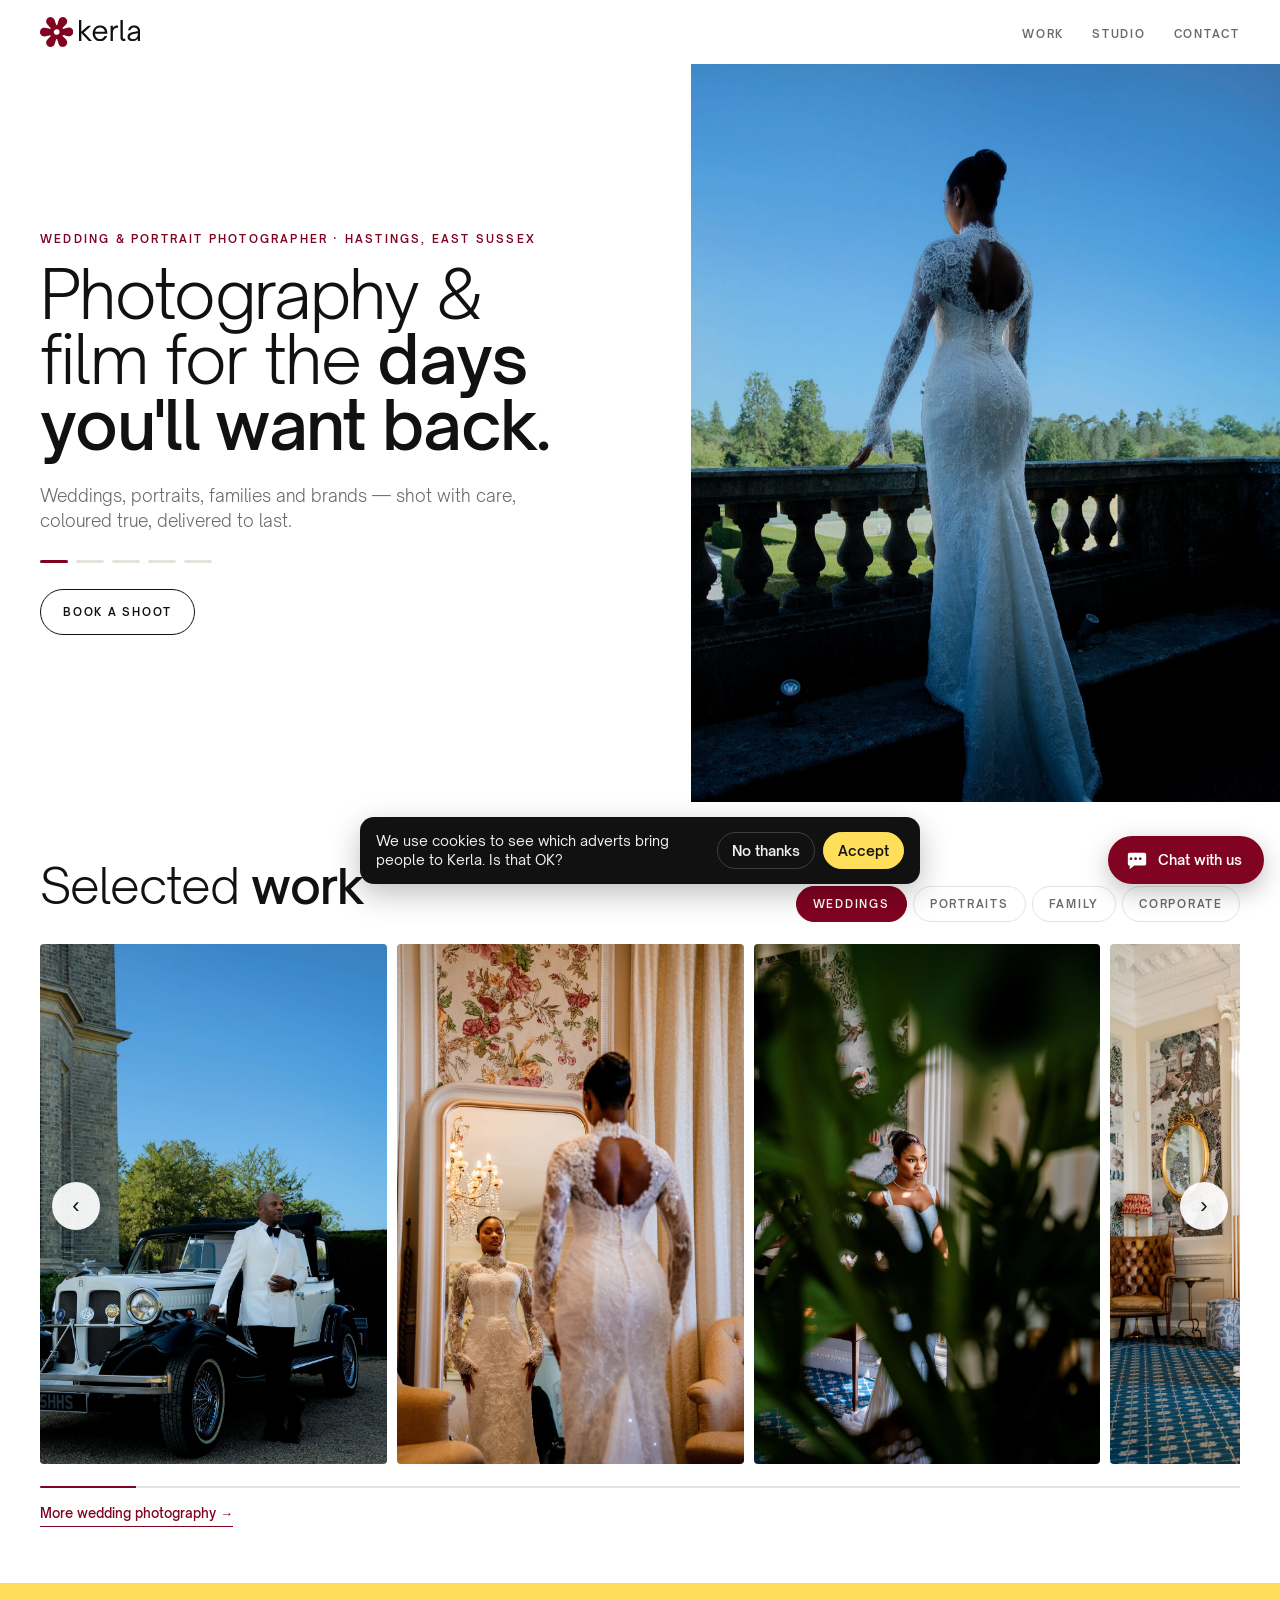
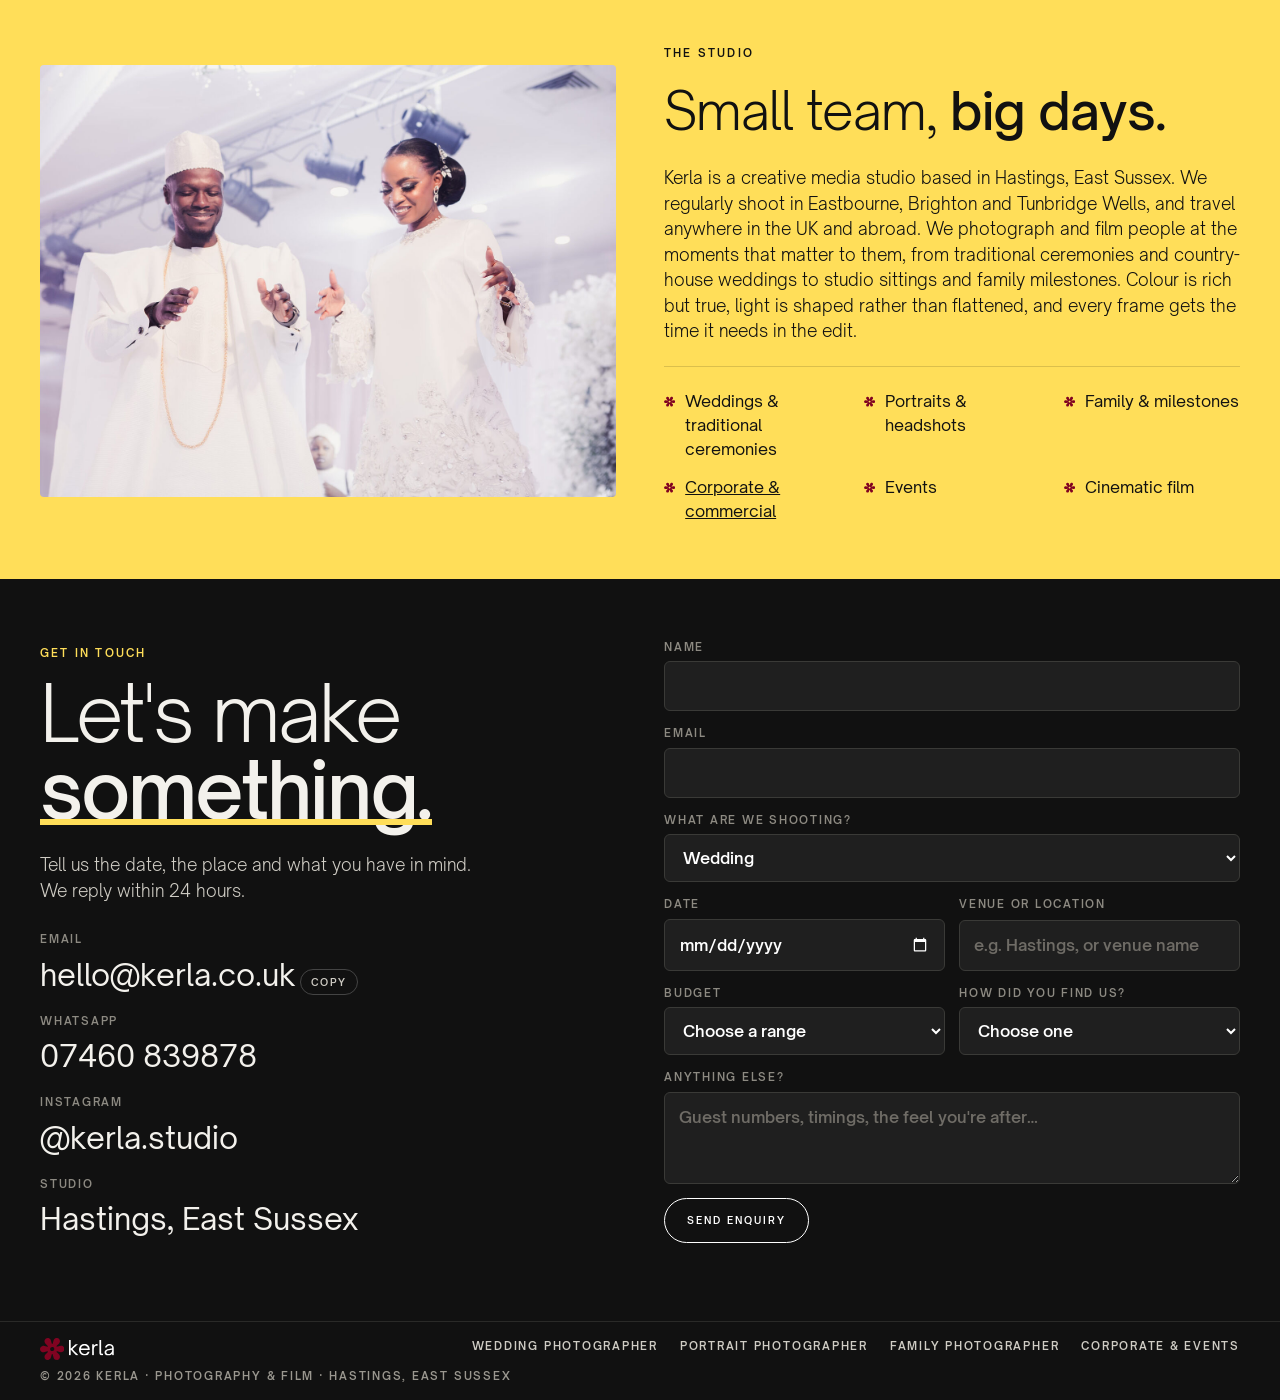
==== index.html @ fb542f28 "Corporate & events page, Corporate tab in work gallery, 10 edited corporate images, sitemap and foot" ====
<!doctype html>
<html lang="en-GB">
<head>
<meta charset="utf-8">
<script src="assets/track.js?v=3"></script>
<script src="assets/chat.js?v=3" defer></script>
<meta name="viewport" content="width=device-width,initial-scale=1,viewport-fit=cover">
<title>Wedding &amp; Portrait Photographer in Hastings, East Sussex | Kerla</title>
<meta name="description" content="Kerla is a photography and film studio in Hastings, East Sussex. Wedding, portrait, family and commercial photography and cinematic wedding films covering Hastings, Eastbourne, Brighton, Tunbridge Wells and anywhere in the UK.">
<meta name="google-site-verification" content="fnc44p0MYOz80opyDqP2B8yTTwTwwGmFZhKe9b2dTnM">
<link rel="canonical" href="https://kerla.co.uk/">
<link rel="icon" href="favicon.svg" type="image/svg+xml">
<meta property="og:type" content="website">
<meta property="og:title" content="Kerla — Wedding &amp; Portrait Photographer, Hastings">
<meta property="og:description" content="Photography &amp; film for the days you'll want back. Weddings, portraits, families and brands, East Sussex and beyond.">
<meta property="og:url" content="https://kerla.co.uk/">
<meta property="og:image" content="https://kerla.co.uk/img/hedsor-dsc02041.jpg">
<meta property="og:site_name" content="Kerla">
<meta property="og:locale" content="en_GB">
<meta name="twitter:card" content="summary_large_image">
<meta name="theme-color" content="#800321">
<link rel="stylesheet" href="assets/site.css?v=3">
<style>:root{padding-top:env(safe-area-inset-top,0px);padding-bottom:env(safe-area-inset-bottom,0px)}body{margin:0}img{max-width:100%}[hidden]{display:none!important}</style>
<script type="application/ld+json">{"@context": "https://schema.org", "@graph": [{"@type": ["ProfessionalService", "LocalBusiness"], "@id": "https://kerla.co.uk/#business", "name": "Kerla", "alternateName": "Kerla Studio", "description": "Creative media studio offering wedding, portrait, family, corporate and commercial photography and cinematic film.", "url": "https://kerla.co.uk/", "email": "hello@kerla.co.uk", "image": "https://kerla.co.uk/img/hedsor-dsc02041.jpg", "logo": "https://kerla.co.uk/favicon.svg", "address": {"@type": "PostalAddress", "addressLocality": "Hastings", "addressRegion": "East Sussex", "addressCountry": "GB"}, "areaServed": [{"@type": "City", "name": "Hastings"}, {"@type": "City", "name": "Eastbourne"}, {"@type": "City", "name": "Brighton"}, {"@type": "City", "name": "Tunbridge Wells"}, {"@type": "City", "name": "Bexhill-on-Sea"}, {"@type": "City", "name": "Rye"}, {"@type": "City", "name": "Battle"}, {"@type": "City", "name": "Lewes"}, {"@type": "AdministrativeArea", "name": "East Sussex"}, {"@type": "AdministrativeArea", "name": "Kent"}, {"@type": "Country", "name": "United Kingdom"}], "sameAs": ["https://instagram.com/kerla.studio"], "knowsAbout": ["Wedding photography", "Portrait photography", "Family photography", "Corporate photography", "Commercial photography", "Wedding videography", "Traditional Nigerian wedding photography"], "makesOffer": [{"@type": "Offer", "itemOffered": {"@type": "Service", "name": "Wedding photography and film", "url": "https://kerla.co.uk/wedding-photographer-hastings/"}}, {"@type": "Offer", "itemOffered": {"@type": "Service", "name": "Portrait photography", "url": "https://kerla.co.uk/portrait-photographer-hastings/"}}, {"@type": "Offer", "itemOffered": {"@type": "Service", "name": "Family photography", "url": "https://kerla.co.uk/family-photographer-hastings/"}}, {"@type": "Offer", "itemOffered": {"@type": "Service", "name": "Corporate and commercial photography", "url": "https://kerla.co.uk/corporate-photographer-hastings/"}}]}, {"@type": "WebSite", "@id": "https://kerla.co.uk/#website", "url": "https://kerla.co.uk/", "name": "Kerla", "inLanguage": "en-GB", "publisher": {"@id": "https://kerla.co.uk/#business"}}]}</script>
</head>
<body>
<svg width="0" height="0" style="position:absolute" aria-hidden="true">
  <symbol id="flower" viewBox="470 536 1456 1316"><path fill="currentColor" fill-rule="evenodd" d="M947.6,1844.0C963.2,1842.7 982.3,1839.0 994.5,1834.8C1049.1,1816.1 1091.0,1776.4 1112.0,1723.6C1113.6,1719.5 1127.6,1672.8 1143.0,1619.8C1175.8,1507.2 1175.1,1509.5 1179.1,1504.7C1186.6,1495.6 1201.0,1492.8 1211.6,1498.3C1217.4,1501.2 1220.7,1504.7 1223.3,1510.5C1224.2,1512.7 1238.3,1559.7 1254.4,1615.0C1270.6,1670.3 1285.7,1720.0 1287.9,1725.4C1306.8,1771.6 1344.5,1808.6 1391.8,1827.5C1433.2,1843.9 1481.9,1845.2 1522.9,1830.8C1615.3,1798.4 1668.3,1704.5 1647.4,1610.1C1641.1,1582.0 1627.3,1553.7 1609.2,1532.2C1605.9,1528.2 1570.6,1491.4 1530.8,1450.4C1478.0,1396.0 1457.7,1374.5 1455.7,1370.7C1449.7,1359.5 1453.0,1345.8 1463.5,1337.8C1469.1,1333.6 1476.7,1331.5 1482.7,1332.6C1484.8,1332.9 1530.8,1343.8 1585.0,1356.7C1639.2,1369.5 1688.9,1381.0 1695.5,1382.1C1706.0,1383.9 1710.3,1384.1 1729.5,1383.7C1753.4,1383.1 1762.0,1382.0 1778.5,1376.9C1842.9,1357.2 1892.4,1306.7 1908.9,1243.8C1912.8,1228.9 1913.9,1222.5 1914.9,1207.8C1917.7,1168.8 1907.6,1128.1 1887.2,1095.2C1869.2,1066.2 1841.3,1041.2 1810.8,1026.5C1782.9,1013.1 1747.4,1005.6 1720.4,1007.3C1701.5,1008.6 1686.9,1011.8 1585.9,1037.1C1526.5,1052.0 1480.5,1063.0 1477.9,1063.0C1472.5,1063.0 1465.6,1060.0 1461.2,1055.7C1452.1,1047.0 1450.5,1032.7 1457.4,1022.4C1458.6,1020.7 1473.5,1004.7 1490.5,986.9C1606.0,866.1 1607.3,864.7 1617.7,850.2C1635.0,826.1 1647.4,794.4 1650.9,765.5C1652.3,754.1 1652.3,731.0 1651.0,720.0C1644.6,668.6 1618.5,622.8 1578.6,592.8C1525.2,552.7 1456.4,543.3 1395.0,567.7C1379.1,574.0 1373.4,577.0 1359.0,586.5C1327.5,607.4 1303.6,636.0 1289.1,670.0C1286.8,675.5 1272.5,722.8 1255.2,782.0C1238.7,838.4 1224.5,886.1 1223.8,888.0C1218.8,900.0 1204.6,906.3 1191.5,902.6C1187.2,901.3 1184.6,899.7 1181.1,896.2C1175.4,890.5 1178.8,901.0 1143.6,780.4C1128.5,728.7 1114.8,683.0 1113.2,678.9C1104.9,658.3 1096.8,644.1 1084.0,628.1C1056.6,593.9 1018.7,571.1 974.1,561.9C899.4,546.7 821.9,578.8 778.6,643.0C765.7,662.1 754.7,688.8 749.8,713.0C747.8,723.1 747.5,727.4 747.5,748.0C747.5,768.6 747.8,772.9 749.8,783.0C756.2,814.6 771.1,845.8 790.3,868.0C793.9,872.1 829.3,909.0 869.0,950.0C946.7,1030.1 946.0,1029.3 946.0,1039.6C946.0,1055.2 932.4,1068.4 918.1,1066.7C915.6,1066.4 870.5,1055.9 818.0,1043.5C694.8,1014.3 703.1,1016.0 677.9,1015.3C659.7,1014.8 655.8,1015.0 643.9,1017.0C582.0,1027.2 529.8,1065.9 502.5,1121.7C481.1,1165.3 477.4,1215.8 492.2,1261.9C500.9,1289.0 515.3,1313.0 535.4,1333.8C580.0,1379.9 643.4,1400.0 706.5,1388.0C712.5,1386.8 762.2,1374.7 816.7,1360.9C883.8,1344.1 917.7,1336.0 921.2,1336.0C931.2,1336.0 940.9,1343.2 944.7,1353.3C945.3,1355.1 945.9,1359.3 945.9,1362.6C946.0,1367.5 945.4,1369.8 943.2,1373.9C941.4,1377.4 918.5,1402.0 869.6,1453.1C830.6,1493.9 796.0,1530.3 792.7,1534.0C782.6,1545.5 774.3,1557.9 767.0,1572.5C758.8,1589.1 753.9,1602.8 750.2,1619.9C747.7,1631.7 747.5,1634.1 747.6,1657.0C747.6,1679.7 747.8,1682.4 750.3,1694.1C755.3,1717.8 761.6,1733.8 773.8,1754.4C804.1,1805.3 859.3,1839.3 919.0,1844.0C933.3,1845.1 933.7,1845.1 947.6,1844.0Z M1174.1,1318.9C1126.1,1308.8 1089.4,1271.9 1079.6,1223.7C1073.2,1192.7 1080.1,1159.0 1098.3,1132.0C1109.0,1116.1 1127.8,1099.7 1145.3,1090.9C1191.2,1067.7 1249.1,1076.5 1284.9,1112.1C1306.7,1133.8 1318.1,1157.7 1321.2,1187.8C1322.5,1201.5 1321.3,1215.6 1317.4,1230.0C1305.1,1276.1 1265.7,1311.9 1219.0,1319.5C1205.7,1321.6 1185.9,1321.4 1174.1,1318.9Z"/></symbol>
  <symbol id="lockup-flower" viewBox="426 549 778 701"><path fill="currentColor" fill-rule="evenodd" d="M656.2,1249.4C612.9,1242.4 579.5,1210.0 571.4,1167.3C569.2,1155.2 569.9,1133.8 573.0,1122.5C575.7,1112.6 581.4,1100.2 587.5,1091.1C590.2,1087.0 609.2,1066.4 633.2,1041.3C655.7,1017.8 675.0,997.1 676.1,995.5C681.3,987.2 674.4,974.0 664.8,974.0C663.3,974.0 636.0,980.6 604.3,988.8L546.5,1003.5L528.0,1003.4C510.8,1003.4 508.9,1003.2 500.5,1000.6C470.7,991.6 448.2,972.2 435.4,944.6C423.5,918.6 423.5,886.3 435.5,860.3C449.2,830.6 474.7,810.0 507.9,801.8C514.6,800.1 519.5,799.7 530.0,799.7L543.5,799.7L603.3,813.9C646.9,824.3 664.1,828.0 666.5,827.6C675.7,825.8 681.0,814.3 676.1,806.5C675.1,804.9 656.3,785.0 634.5,762.5C612.6,740.0 592.5,718.6 589.8,715.0C583.4,706.6 575.7,690.8 572.8,680.0C570.8,672.6 570.5,669.2 570.6,654.0C570.6,634.5 571.9,628.0 578.4,613.0C596.3,571.7 643.3,545.6 687.5,552.4C725.4,558.2 755.1,581.7 768.5,616.4C770.4,621.4 778.8,648.9 787.1,677.5C795.4,706.1 802.9,730.8 803.7,732.3C808.1,740.9 822.8,741.1 827.9,732.6C828.9,730.9 836.6,705.9 845.0,677.0C860.9,622.3 863.6,613.8 867.8,605.5C875.3,590.4 891.2,573.4 905.7,564.8C926.2,552.6 948.3,547.6 970.4,549.9C1024.8,555.8 1064.3,601.8 1061.7,656.0C1061.4,662.3 1060.2,671.3 1059.0,676.0C1056.6,686.0 1048.0,704.0 1041.6,712.4C1039.2,715.6 1020.8,735.3 1000.8,756.2C952.4,806.9 954.0,805.1 954.0,810.6C954.0,817.9 957.8,823.3 964.1,825.0C967.5,825.9 974.1,824.5 1025.7,811.6C1057.5,803.6 1087.7,796.6 1092.8,796.0C1126.4,791.9 1163.3,807.6 1183.8,834.9C1215.5,876.9 1211.2,934.7 1173.9,970.5C1159.3,984.5 1144.7,992.6 1125.2,997.6C1116.4,999.9 1114.1,1000.1 1099.5,999.7L1083.5,999.3L1026.1,985.6C983.5,975.4 967.8,972.0 965.2,972.5C960.5,973.4 955.1,978.6 954.0,983.3C952.3,991.1 952.5,991.3 996.3,1036.7C1019.0,1060.1 1039.4,1081.8 1041.7,1084.9C1060.8,1110.0 1066.8,1145.1 1057.4,1175.4C1045.9,1212.1 1016.1,1238.9 977.5,1247.2C974.2,1247.9 965.5,1248.4 958.0,1248.4C946.8,1248.3 942.7,1247.9 934.0,1245.7C901.6,1237.5 875.6,1215.0 863.7,1185.0C862.3,1181.4 853.9,1153.9 845.1,1123.7C836.3,1093.6 828.3,1067.9 827.5,1066.6C822.3,1058.8 807.8,1059.6 803.5,1068.0C802.7,1069.6 794.6,1096.4 785.4,1127.6C768.3,1186.2 765.9,1192.9 757.0,1206.0C742.4,1227.5 717.8,1243.5 691.1,1248.9C681.8,1250.8 666.2,1251.1 656.2,1249.4Z M830.9,964.0C855.8,958.0 874.7,939.2 880.5,914.6C882.4,906.8 882.4,892.2 880.5,884.5C875.4,862.9 858.7,844.6 837.3,837.4C814.9,829.7 788.4,835.3 771.3,851.3C756.8,864.9 749.7,880.9 749.7,900.0C749.6,911.2 751.1,918.0 755.5,927.5C769.0,956.7 799.5,971.5 830.9,964.0Z"/></symbol>
  <symbol id="lockup-text" viewBox="1361 625 1429 494"><path fill="currentColor" fill-rule="evenodd" d="M1829.1,1118.9C1804.2,1116.0 1777.4,1105.9 1755.0,1090.9C1738.7,1080.0 1720.0,1060.3 1708.3,1041.5C1702.9,1033.0 1694.2,1014.0 1690.6,1002.8C1683.6,981.6 1680.9,962.8 1680.8,936.0C1680.7,915.4 1682.1,903.3 1687.1,883.5C1696.8,844.8 1719.5,809.0 1748.5,786.5C1770.8,769.3 1797.8,758.3 1827.5,754.4C1844.8,752.1 1872.1,753.0 1888.5,756.4C1941.1,767.4 1981.3,797.4 2003.8,842.5C2016.2,867.4 2021.5,891.2 2022.7,927.2L2023.3,947.0L1878.7,947.0L1734.0,947.0L1734.6,951.8C1739.5,991.8 1759.9,1029.2 1788.7,1051.0C1820.4,1075.0 1866.7,1078.7 1904.0,1060.0C1924.9,1049.5 1944.7,1029.0 1954.7,1007.3L1958.1,1000.0L1987.1,1000.0L2016.1,1000.0L2015.5,1002.2C2012.2,1013.2 2002.7,1033.1 1995.8,1043.8C1967.0,1087.9 1925.9,1113.4 1874.8,1119.0C1863.6,1120.2 1839.8,1120.1 1829.1,1118.9Z M2584.5,1118.4C2556.4,1114.0 2536.3,1104.5 2519.7,1087.7C2495.7,1063.2 2487.5,1019.1 2500.5,984.4C2509.9,959.3 2533.3,938.6 2567.4,925.0C2581.9,919.3 2605.1,913.9 2670.0,901.4C2706.0,894.5 2735.8,888.5 2736.2,888.1C2737.4,887.0 2735.2,867.2 2733.0,858.4C2723.8,822.5 2692.5,801.0 2649.4,801.0C2620.3,801.0 2595.4,811.7 2578.9,831.3C2572.5,838.9 2565.5,852.0 2563.7,859.8L2562.5,865.0L2535.3,865.0C2512.6,865.0 2508.0,864.8 2508.0,863.6C2508.0,860.1 2513.4,842.2 2516.9,834.1C2531.7,799.7 2558.4,775.1 2595.1,762.1C2643.9,744.7 2707.0,752.6 2743.8,780.7C2767.3,798.6 2781.5,824.0 2788.1,860.0L2790.4,872.5L2790.8,993.2L2791.1,1114.0L2764.1,1114.0L2737.0,1114.0L2736.8,1086.3L2736.5,1058.7L2729.2,1067.8C2713.9,1087.0 2693.1,1102.4 2671.5,1110.5C2662.1,1114.1 2646.5,1117.6 2634.8,1118.9C2621.6,1120.4 2595.5,1120.1 2584.5,1118.4Z M1361.0,869.5L1361.0,625.0L1388.0,625.0L1415.0,625.0L1415.0,762.6C1415.0,848.3 1415.4,900.0 1415.9,899.8C1416.5,899.6 1442.7,876.1 1474.2,847.4C1505.7,818.7 1540.5,787.1 1551.5,777.2L1571.5,759.0L1608.8,759.0C1629.4,759.0 1646.0,759.4 1645.8,759.8C1645.7,760.3 1617.4,785.8 1583.0,816.6C1488.6,901.0 1474.0,914.3 1474.0,915.1C1474.0,915.5 1484.7,927.0 1497.8,940.7C1510.8,954.3 1550.0,995.5 1584.9,1032.0C1619.8,1068.6 1651.7,1102.0 1655.9,1106.2L1663.5,1114.0L1626.0,1113.9L1588.5,1113.9L1546.0,1068.3C1522.6,1043.2 1483.7,1001.5 1459.5,975.6L1415.5,928.6L1415.2,1021.3L1415.0,1114.0L1388.0,1114.0L1361.0,1114.0L1361.0,869.5Z M2099.0,936.5L2099.0,759.0L2126.0,759.0L2153.0,759.0L2153.0,783.0L2153.0,806.9L2165.2,794.7C2186.8,773.0 2207.7,761.4 2235.0,755.9C2240.2,754.9 2250.7,753.7 2258.2,753.3L2272.0,752.7L2272.0,779.8L2272.0,807.0L2259.8,807.0C2245.2,807.0 2229.2,809.0 2219.5,812.1C2190.5,821.1 2169.4,843.6 2159.6,876.0C2153.5,896.3 2153.6,893.7 2153.3,1008.8L2152.9,1114.0L2126.0,1114.0L2099.0,1114.0L2099.0,936.5Z M2399.0,1113.3C2376.9,1111.2 2363.3,1106.1 2352.1,1095.6C2342.5,1086.5 2336.7,1075.0 2332.7,1057.1C2330.6,1047.5 2330.6,1047.3 2330.3,836.2L2330.0,625.0L2357.5,625.0L2385.0,625.0L2385.2,832.8C2385.5,1036.6 2385.5,1040.6 2387.5,1046.0C2388.8,1049.6 2391.1,1053.1 2394.1,1056.2C2400.9,1063.0 2408.0,1065.0 2428.2,1065.7L2444.0,1066.3L2444.0,1090.1L2444.0,1114.0L2423.2,1113.8C2411.8,1113.8 2400.9,1113.5 2399.0,1113.3Z M2638.5,1070.5C2651.5,1068.4 2661.2,1065.5 2670.4,1060.9C2705.6,1043.3 2725.7,1017.0 2733.4,978.5C2735.7,967.0 2737.0,954.0 2737.0,942.7C2737.0,933.8 2736.8,932.9 2735.2,933.4C2734.3,933.7 2706.1,939.3 2672.5,946.0C2630.0,954.4 2607.7,959.2 2599.0,962.0C2564.8,973.0 2549.0,990.7 2549.0,1018.3C2549.0,1042.0 2563.3,1060.1 2588.5,1068.4C2599.8,1072.1 2623.0,1073.1 2638.5,1070.5Z M1963.7,892.2C1960.4,852.8 1929.2,817.4 1887.5,805.6C1873.8,801.8 1863.6,800.7 1847.1,801.3C1823.3,802.2 1806.2,807.4 1788.0,819.5C1763.8,835.5 1747.2,861.2 1740.6,892.8L1739.2,899.0L1851.8,899.0L1964.3,899.0L1963.7,892.2Z"/></symbol>
</svg>

<header class="nav">
  <div class="wrap">
    <a class="wordmark" href="#top" aria-label="Kerla home"><span class="mark"><svg class="lk-flower" aria-hidden="true"><use href="#lockup-flower"/></svg><svg class="lk-text" role="img" aria-label="kerla"><use href="#lockup-text"/></svg></span></a>
    <ul>
      <li><a href="#work">Work</a></li>
      <li><a href="#studio">Studio</a></li>
      <li><a href="#contact">Contact</a></li>
    </ul>
  </div>
</header>

<main id="top">
<section class="hero" id="hero" aria-roledescription="carousel" aria-label="Featured work">
  <div class="hero-media">
  <div class="slide on"><img src="img/hedsor-dsc02041.jpg" alt="A bride on a stone balcony at dusk, Hedsor House" fetchpriority="high"></div>
  <div class="slide"><img src="img/portrait-dsc06767.jpg" alt="Studio portrait in denim beside a vintage television" loading="lazy"></div>
  <div class="slide"><img src="img/wedding-7i9a2895.jpg" alt="A couple in white agbada and gele walking through a flower-filled hall" loading="lazy"></div>
  <div class="slide"><img src="img/family-dsc06113.jpg" alt="A toddler laughing over his father's shoulder" loading="lazy"></div>
  <div class="slide"><img src="img/wadhurst-dsc03686.jpg" alt="A couple in lilac aso-oke by a stone chapel tower, Wadhurst" loading="lazy"></div>
  </div>
  <div class="wrap">
    <h1 class="label rise" style="--d:.2s">Wedding &amp; portrait photographer · Hastings, East Sussex</h1>
    <p class="tagline rise" style="--d:.35s" role="heading" aria-level="2">Photography &amp; film for the <b>days you'll want back.</b></p>
    <div class="hero-row rise" style="--d:.55s">
      <p>Weddings, portraits, families and brands — shot with care, coloured true, delivered to last.</p>
      <div class="dots" id="dots" aria-label="Choose slide"></div>
      <a class="btn" href="#contact">Book a shoot</a>
    </div>
  </div>
</section>

<section class="work" id="work">
  <div class="wrap">
    <div class="work-head reveal">
      <h2>Selected <b>work</b></h2>
      <div class="tabs" role="tablist" aria-label="Work categories">
        <button role="tab" data-set="wedding" aria-selected="true">Weddings</button>
        <button role="tab" data-set="portrait" aria-selected="false">Portraits</button>
        <button role="tab" data-set="family" aria-selected="false">Family</button>
        <button role="tab" data-set="corporate" aria-selected="false">Corporate</button>
      </div>
    </div>
    <div class="strip">
      <div class="track" id="track" tabindex="0" aria-live="polite"></div>
      <div class="arrows"><button type="button" id="prev" aria-label="Previous">‹</button><button type="button" id="next" aria-label="Next">›</button></div>
    </div>
    <div class="progress" aria-hidden="true"><i id="bar"></i></div>
    <a class="more" id="more" href="wedding-photographer-hastings/">More wedding photography →</a>
  </div>
</section>

<section class="studio reveal" id="studio">
  <div class="wrap">
    <div class="photo"><img src="img/wedding-7i9a3069.jpg" alt="The couple in white, dancing beneath a canopy of flowers at their wedding" loading="lazy"></div>
    <div class="reveal" style="transition-delay:.1s">
      <span class="label">The studio</span>
      <h2>Small team, <b class="ul">big days.</b></h2>
      <p>Kerla is a creative media studio based in Hastings, East Sussex. We regularly shoot in Eastbourne, Brighton and Tunbridge Wells, and travel anywhere in the UK and abroad. We photograph and film people at the moments that matter to them, from traditional ceremonies and country-house weddings to studio sittings and family milestones. Colour is rich but true, light is shaped rather than flattened, and every frame gets the time it needs in the edit.</p>
      <ul class="services reveal">
        <li><svg class="flower"><use href="#flower"/></svg>Weddings &amp; traditional ceremonies</li>
        <li><svg class="flower"><use href="#flower"/></svg>Portraits &amp; headshots</li>
        <li><svg class="flower"><use href="#flower"/></svg>Family &amp; milestones</li>
        <li><svg class="flower"><use href="#flower"/></svg><a href="corporate-photographer-hastings/" style="color:inherit">Corporate &amp; commercial</a></li>
        <li><svg class="flower"><use href="#flower"/></svg>Events</li>
        <li><svg class="flower"><use href="#flower"/></svg>Cinematic film</li>
      </ul>
    </div>
  </div>
</section>

<section class="contact" id="contact">
  <div class="wrap">
    <div class="reveal">
      <span class="label">Get in touch</span>
      <h2>Let's make <b class="ul">something.</b></h2>
      <p>Tell us the date, the place and what you have in mind. We reply within 24 hours.</p>
      <div class="links">
        <div><small>Email</small><a href="mailto:hello@kerla.co.uk" id="email">hello@kerla.co.uk</a> <button class="copy" type="button" data-copy="email">Copy</button></div>
        <div><small>WhatsApp</small><a href="https://wa.me/447460839878" target="_blank" rel="noopener">07460 839878</a></div>
        <div><small>Instagram</small><a href="https://instagram.com/kerla.studio" target="_blank" rel="noopener">@kerla.studio</a></div>
        <div><small>Studio</small><span>Hastings, East Sussex</span></div>
      </div>
    </div>
    <div>
      <form id="enquiry" class="reveal" style="transition-delay:.15s" novalidate>
        <label>Name <input id="f-name" name="name" type="text" autocomplete="name" required></label>
        <label>Email <input id="f-email" name="email" type="email" autocomplete="email" required></label>
        <label>What are we shooting?
          <select id="f-type" name="type"><option>Wedding</option><option>Portrait session</option><option>Family or milestone</option><option>Corporate or commercial</option><option>Event</option><option>Film</option><option>Something else</option></select>
        </label>
        <div class="row2">
          <label>Date <input id="f-date" name="date" type="date" min="2026-01-01"></label>
          <label>Venue or location <input id="f-venue" name="venue" type="text" autocomplete="off" placeholder="e.g. Hastings, or venue name"></label>
        </div>
        <div class="row2">
          <label>Budget
            <select id="f-budget" name="budget"><option value="">Choose a range</option><option>Under £500</option><option>£500–£1,000</option><option>£1,000–£1,750</option><option>£1,750–£2,750</option><option>£2,750+</option><option>Not sure yet</option></select>
          </label>
          <label>How did you find us?
            <select id="f-found" name="found"><option value="">Choose one</option><option>Google search</option><option>Google Maps</option><option>Instagram</option><option>A venue or supplier</option><option>Friend, family or past client</option><option>Wedding directory</option><option>Other</option></select>
          </label>
        </div>
        <label>Anything else? <textarea id="f-msg" name="message" placeholder="Guest numbers, timings, the feel you're after…"></textarea></label>
        <input type="text" name="_honey" tabindex="-1" autocomplete="off" aria-hidden="true" style="position:absolute;left:-9999px;width:1px;height:1px;opacity:0">
        <button class="btn" type="submit">Send enquiry</button>
        <p class="note" id="form-note"></p>
      </form>
      <div class="thanks" id="thanks" hidden></div>
    </div>
  </div>
</section>
</main>

<footer class="foot">
  <div class="wrap"><a class="wordmark" href="#top" aria-label="Kerla home"><span class="mark"><svg class="lk-flower" aria-hidden="true"><use href="#lockup-flower"/></svg><svg class="lk-text" role="img" aria-label="kerla"><use href="#lockup-text"/></svg></span></a><nav class="foot-links" aria-label="Services"><a href="wedding-photographer-hastings/">Wedding photographer</a><a href="portrait-photographer-hastings/">Portrait photographer</a><a href="family-photographer-hastings/">Family photographer</a><a href="corporate-photographer-hastings/">Corporate &amp; events</a></nav><span>© 2026 Kerla · Photography &amp; film · Hastings, East Sussex</span></div>
</footer>

<div class="lb" id="lb" hidden role="dialog" aria-modal="true" aria-label="Image viewer">
  <div class="lb-top"><span class="label" id="lb-pos"></span><button type="button" id="lb-close">Close</button></div>
  <div class="lb-stage">
    <img id="lb-img" src="" alt="">
    <div class="lb-nav"><button type="button" id="lb-prev" aria-label="Previous image">‹</button><button type="button" id="lb-next" aria-label="Next image">›</button></div>
  </div>
</div>

<script>
const B = id => id;
const SETS = {
  wedding: [
    ["img/hedsor-dsc02052.jpg","The groom beside a vintage car, Hedsor House"],
    ["img/hedsor-dsc02030.jpg","The back of the lace dress in the mirror"],
    ["img/hedsor-dsc01989.jpg","The bride glimpsed through palm leaves"],
    ["img/hedsor-dsc01976.jpg","Bridal portrait in the drawing room"],
    ["img/hedsor-dsc01960.jpg","Descending the staircase under the chandelier"],
    ["img/hedsor-dsc01801.jpg","Shoes in window light"],
    ["img/hedsor-dsc02041.jpg","The bride on the terrace at dusk"],
    ["img/wedding-7i9a2895.jpg","A couple in white walking through a flower-filled hall"],
    ["img/wedding-7i9a3074.jpg","The couple celebrating under white florals"],
    ["img/wedding-7i9a3435.jpg","Dancing with guests in green"],
    ["img/wedding-vip_8514.jpg","The groom's entrance through the florals"],
    ["img/wedding-7i9a3501.jpg","Guests dancing under the lights"],
    ["img/wadhurst-dsc03686.jpg","A couple in lilac aso-oke by the chapel tower, Wadhurst"],
    ["img/wadhurst-dsc03667.jpg","A couple in lilac aso-oke with a gold bag"],
  ],
  portrait: [
    ["img/portrait-dsc06767.jpg","Studio portrait in denim beside a vintage television"],
    ["img/portrait-dsc06544.jpg","Seated portrait in pink with a white handbag"],
    ["img/portrait-dsc06499.jpg","Full-length portrait in pink"],
    ["img/portrait-dsc06458.jpg","Portrait in a patterned gele against pink"],
    ["img/portrait-dsc06702.jpg","Studio portrait in denim against blue"],
    ["img/portrait-dsc06643.jpg","Portrait in a floral dress against navy"],
    ["img/portrait-dsc06447.jpg","Profile portrait in a patterned gele"],
  ],
  family: [
    ["img/family-dsc06113.jpg","A toddler laughing over his father's shoulder"],
    ["img/family-dsc06167.jpg","Portrait on a park bench in a navy suit"],
    ["img/family-dsc06220.jpg","A family of three on a park bench"],
    ["img/family-dsc05870.jpg","Father and son in matching agbada"],
    ["img/family-dsc05913.jpg","Seated portrait in a green gele and beaded gown"],
    ["img/family-dsc06024.jpg","Seated portrait in a brown agbada"],
    ["img/family-dsc05482.jpg","A child held close between parents"],
    ["img/family-dsc05520.jpg","A family of three seated together"],
    ["img/family-dsc05736.jpg","A couple in maroon, close"],
    ["img/family-dsc05760.jpg","Headshot in maroon, arms folded"],
    ["img/family-dsc05334.jpg","A toddler waving from a stool"],
    ["img/family-dsc05742.jpg","A couple in an armchair"],
    ["img/family-dsc05774.jpg","Headshot in maroon"],
    ["img/ologbans-dsc01686.jpg","A grandfather seated with his grandchild, his three sons standing behind"],
    ["img/ologbans-dsc01697.jpg","A couple in matching beige, holding each other close"],
    ["img/ologbans-dsc01722.jpg","Three women and a young girl in beige against green"],
    ["img/ologbans-dsc01570.jpg","A couple in cream lace and orange, heads together"],
    ["img/ologbans-dsc01593.jpg","A mother and her daughters in orange gele"],
    ["img/ologbans-dsc01662.jpg","Three generations of the family together in beige and brown"],
  ],
  corporate: [
    ["img/corporate-dsc3331.jpg","A speaker addressing a conference from the lectern"],
    ["img/corporate-dsc00022.jpg","Four guests in black tie at an awards dinner"],
    ["img/corporate-dsc00036.jpg","Guests in conversation over champagne at a gala reception"],
    ["img/corporate-dsc00040.jpg","Two guests in evening wear at a gala dinner"],
    ["img/corporate-dsc00068.jpg","A group portrait of guests at a black-tie dinner"],
    ["img/corporate-dsc00159.jpg","Guests laughing during the speeches at a gala dinner"],
    ["img/corporate-dsc3415.jpg","A presenter mid-talk in front of the slides at a conference"],
    ["img/corporate-dsc3437.jpg","A presenter pointing to the projected slides"],
    ["img/corporate-dsc4227.jpg","A trainer speaking during a workshop session"],
    ["img/corporate-dsc4281.jpg","A trainer presenting audit levels at a workshop"],
  ],
};

/* ---------- image protection ---------- */
const isImg = t => t && (t.tagName === "IMG" || (t.closest && t.closest(".ph, .photo, .hero-media, .lb-stage")));
document.addEventListener("contextmenu", e => { if (isImg(e.target)) e.preventDefault(); });
document.addEventListener("dragstart", e => { if (e.target.tagName === "IMG") e.preventDefault(); });
document.addEventListener("keydown", e => { if ((e.metaKey || e.ctrlKey) && (e.key === "s" || e.key === "S")) e.preventDefault(); });
document.querySelectorAll("img").forEach(i => i.setAttribute("draggable", "false"));

/* ---------- entrance & scroll reveals ---------- */
document.documentElement.classList.add("js"); document.body.classList.add("js");
if (!matchMedia("(prefers-reduced-motion: reduce)").matches) { document.body.classList.add("intro"); setTimeout(() => document.body.classList.remove("intro"), 3200); }
const io = new IntersectionObserver(es => es.forEach(e => { if (e.isIntersecting) { e.target.classList.add("in"); io.unobserve(e.target); } }), {threshold: .18, rootMargin: "0px 0px -8% 0px"});
document.querySelectorAll(".reveal, .services").forEach(el => io.observe(el));
setTimeout(() => document.querySelectorAll(".reveal, .services").forEach(el => el.classList.add("in")), 2500); /* safety net: nothing stays hidden */
const nav = document.querySelector(".nav");
addEventListener("scroll", () => nav.classList.toggle("tight", scrollY > 40), {passive:true});

/* ---------- hero slider ---------- */
const slides = [...document.querySelectorAll("#hero .slide")], dots = document.getElementById("dots");
const reduce = matchMedia("(prefers-reduced-motion: reduce)").matches;
let hi = 0, heroTimer;
slides.forEach((_, i) => { const d = document.createElement("button"); d.type = "button"; d.setAttribute("aria-label", "Slide " + (i + 1)); d.addEventListener("click", () => { goHero(i); restartHero(); }); dots.appendChild(d); });
function goHero(i){ slides[hi].classList.remove("on"); hi = (i + slides.length) % slides.length; slides[hi].classList.add("on"); [...dots.children].forEach((d, k) => d.setAttribute("aria-current", String(k === hi))); }
function restartHero(){ clearInterval(heroTimer); if (!reduce) heroTimer = setInterval(() => goHero(hi + 1), 6500); }
goHero(0); restartHero();

/* ---------- work filmstrip ---------- */
const track = document.getElementById("track"), bar = document.getElementById("bar");
let cur = "wedding", list = [], autoTimer;
function render(set){
  cur = set; list = SETS[set]; track.innerHTML = "";
  list.forEach(([id, alt], i) => {
    const b = document.createElement("button"); b.type = "button"; b.className = "ph"; b.style.animationDelay = (i * 60) + "ms";
    b.setAttribute("aria-label", "View image " + (i + 1) + " of " + list.length);
    b.innerHTML = `<img draggable="false" src="${B(id)}" alt="${alt}" loading="${i < 4 ? "eager" : "lazy"}" decoding="async">`;
    b.addEventListener("click", () => { if (!dragged) openLB(i); });
    track.appendChild(b);
  });
  track.scrollTo({left: 0, behavior: "auto"}); updateBar();
  document.querySelectorAll(".tabs button").forEach(t => t.setAttribute("aria-selected", String(t.dataset.set === set)));
  const more = document.getElementById("more"); if (more) { more.href = set + "-photographer-hastings/"; more.textContent = "More " + set + " photography →"; }
  restartAuto();
}
function step(dir){
  const w = track.clientWidth * 0.7, max = track.scrollWidth - track.clientWidth;
  let x = track.scrollLeft + dir * w;
  if (dir > 0 && track.scrollLeft >= max - 4) x = 0;
  if (dir < 0 && track.scrollLeft <= 4) x = max;
  track.scrollTo({left: x, behavior: "smooth"});
}
function updateBar(){ const max = track.scrollWidth - track.clientWidth; bar.style.width = max > 0 ? Math.max(8, (track.scrollLeft / max) * 100) + "%" : "100%"; }
function restartAuto(){ clearInterval(autoTimer); if (!reduce) autoTimer = setInterval(() => step(1), 4200); }
track.addEventListener("scroll", updateBar, {passive:true});
document.getElementById("next").addEventListener("click", () => { step(1); restartAuto(); });
document.getElementById("prev").addEventListener("click", () => { step(-1); restartAuto(); });
document.querySelectorAll(".tabs button").forEach(t => t.addEventListener("click", () => render(t.dataset.set)));
["mouseenter","touchstart","focusin"].forEach(ev => track.addEventListener(ev, () => clearInterval(autoTimer), {passive:true}));
["mouseleave","touchend","focusout"].forEach(ev => track.addEventListener(ev, restartAuto, {passive:true}));
track.addEventListener("keydown", e => { if (e.key === "ArrowRight") step(1); if (e.key === "ArrowLeft") step(-1); });
/* drag to scroll on desktop */
let dragging = false, dragged = false, sx = 0, sl = 0;
track.addEventListener("mousedown", e => { dragging = true; dragged = false; sx = e.pageX; sl = track.scrollLeft; track.classList.add("drag"); });
window.addEventListener("mousemove", e => { if (!dragging) return; const dx = e.pageX - sx; if (Math.abs(dx) > 4) dragged = true; track.scrollLeft = sl - dx; });
window.addEventListener("mouseup", () => { dragging = false; track.classList.remove("drag"); setTimeout(() => dragged = false, 0); });
render("wedding");

/* ---------- lightbox ---------- */
const lb = document.getElementById("lb"), lbImg = document.getElementById("lb-img"), lbPos = document.getElementById("lb-pos");
let li = 0, lastFocus = null;
function show(k){ li = (k + list.length) % list.length; const [id, alt] = list[li]; lbImg.src = B(id); lbImg.alt = alt; lbPos.textContent = `${li + 1} / ${list.length}`; new Image().src = B(list[(li + 1) % list.length][0]); }
function openLB(i){ lastFocus = document.activeElement; lb.hidden = false; document.body.style.overflow = "hidden"; clearInterval(autoTimer); show(i); document.getElementById("lb-close").focus(); }
function closeLB(){ lb.hidden = true; document.body.style.overflow = ""; restartAuto(); if (lastFocus) lastFocus.focus(); }
document.getElementById("lb-close").addEventListener("click", closeLB);
document.getElementById("lb-prev").addEventListener("click", () => show(li - 1));
document.getElementById("lb-next").addEventListener("click", () => show(li + 1));
lb.addEventListener("click", e => { if (e.target === lb || e.target.classList.contains("lb-stage")) closeLB(); });
document.addEventListener("keydown", e => { if (lb.hidden) return; if (e.key === "Escape") closeLB(); if (e.key === "ArrowRight") show(li + 1); if (e.key === "ArrowLeft") show(li - 1); });
let tx = null;
lb.addEventListener("touchstart", e => { tx = e.touches[0].clientX; }, {passive:true});
lb.addEventListener("touchend", e => { if (tx === null) return; const d = e.changedTouches[0].clientX - tx; if (Math.abs(d) > 50) show(li + (d < 0 ? 1 : -1)); tx = null; });

/* ---------- contact ---------- */
const EMAIL = "hello@kerla.co.uk";
const form = document.getElementById("enquiry"), thanks = document.getElementById("thanks");
form.addEventListener("submit", async e => {
  e.preventDefault();
  const name = document.getElementById("f-name").value.trim(), email = document.getElementById("f-email").value.trim(), note = document.getElementById("form-note");
  if (!name || !/^[^@\s]+@[^@\s]+\.[^@\s]+$/.test(email)) { note.textContent = "Please add your name and a valid email address so we can reply."; return; }
  if (form.querySelector("[name=_honey]").value) return;
  const type = document.getElementById("f-type").value, msg = document.getElementById("f-msg").value.trim();
  const val = id => document.getElementById(id).value.trim();
  const dateRaw = val("f-date"), venue = val("f-venue"), budget = val("f-budget"), found = val("f-found");
  const date = dateRaw ? new Date(dateRaw + "T12:00:00").toLocaleDateString("en-GB", {day:"numeric", month:"short", year:"numeric"}) : "Not set";
  if (!found) { note.textContent = "Please tell us how you found us — it really helps."; return; }
  const src = (window.kerlaSource && window.kerlaSource()) || {};
  const btn = form.querySelector("button[type=submit]"); btn.disabled = true; btn.textContent = "Sending…"; note.textContent = "";
  let sent = false;
  try {
    const r = await fetch("https://formsubmit.co/ajax/" + EMAIL, { method: "POST", headers: { "Content-Type": "application/json", "Accept": "application/json" },
      body: JSON.stringify({ name, email, shoot: type, date, venue: venue || "Not set", budget: budget || "Not set", found_us: found, message: msg || "—", first_visit_source: src.source || "Direct", landing_page: src.landing || "", _autoresponse: `Hi ${name.split(" ")[0]},\n\nThank you for getting in touch with Kerla about your ${type.toLowerCase()}${dateRaw ? " on " + date : ""}. Your enquiry has arrived safely, and Obi will reply personally within 24 hours, usually sooner.\n\nIn the meantime, you can see recent work at https://kerla.co.uk or on Instagram at @kerla.studio. If it is urgent, message us on WhatsApp: https://wa.me/447460839878\n\nSpeak soon,\nKerla\nPhotography and film, Hastings, East Sussex\nhello@kerla.co.uk`, _subject: "Website enquiry: " + type + " — " + name + (dateRaw ? " — " + date : ""), _replyto: email, _template: "table" }) });
    const j = await r.json().catch(() => ({}));
    sent = r.ok && String(j.success) !== "false";
  } catch (err) {}
  btn.disabled = false; btn.textContent = "Send enquiry";
  form.hidden = true; thanks.hidden = false;
  if (sent) {
    if (window.kerlaLead) kerlaLead("form");
    thanks.innerHTML = `Thank you, ${name.split(" ")[0]}. Your enquiry is on its way and we'll reply to <b>${email.replace(/</g,"")}</b> within 24 hours.`;
    return;
  }
  const body = `Hello Kerla,\n\nI'd like to enquire about: ${type}\nDate: ${date}\nVenue or location: ${venue || "Not set"}\nBudget: ${budget || "Not set"}\nHow I found you: ${found}\n\n${msg}\n\n${name}\n${email}`;
  thanks.innerHTML = `Sorry, ${name.split(" ")[0]}, that didn't send. Please email it to <b>${EMAIL}</b> instead — we reply within 24 hours.<br><button class="copy" type="button" id="copy-msg">Copy message</button> <a class="copy" style="text-decoration:none" href="mailto:${EMAIL}?subject=${encodeURIComponent("Enquiry: " + type)}&body=${encodeURIComponent(body)}">Open mail app</a> <button class="copy" type="button" id="again">Edit</button>`;
  document.getElementById("copy-msg").addEventListener("click", ev => copyText(body, ev.target));
  document.getElementById("again").addEventListener("click", () => { form.hidden = false; thanks.hidden = true; });
});
function copyText(text, btn){
  const done = () => { const o = btn.textContent; btn.textContent = "Copied"; setTimeout(() => btn.textContent = o, 1600); };
  if (navigator.clipboard && navigator.clipboard.writeText) navigator.clipboard.writeText(text).then(done).catch(() => {});
}
document.querySelectorAll(".copy[data-copy]").forEach(b => b.addEventListener("click", () => copyText(document.getElementById(b.dataset.copy).textContent, b)));
/* ---------- preselect enquiry type from service pages (?shoot=corporate) ---------- */
(() => { const s = new URLSearchParams(location.search).get("shoot"); const map = {corporate: "Corporate or commercial", event: "Event", portrait: "Portrait session", family: "Family or milestone", wedding: "Wedding"}; const sel = document.getElementById("f-type"); if (s && map[s] && sel) sel.value = map[s]; })();
</script>

</body>
</html>
---- assets/site.css ----
@font-face{font-family:"Open Sauce One";font-style:normal;font-weight:300;font-display:swap;src:url([data-uri]) format("woff2")}
@font-face{font-family:"Open Sauce One";font-style:normal;font-weight:400;font-display:swap;src:url([data-uri]) format("woff2")}
@font-face{font-family:"Open Sauce One";font-style:normal;font-weight:500;font-display:swap;src:url([data-uri]) format("woff2")}
@font-face{font-family:"Open Sauce One";font-style:normal;font-weight:600;font-display:swap;src:url([data-uri]) format("woff2")}
/* Layout: four short screens — a full-bleed hero slider, a filmstrip work slider with category tabs,
   a yellow studio band, a burgundy contact band. Brand: lowercase kerla wordmark with the flower mark,
   burgundy #800321 + butter yellow #FFDE59 from the business card; Open Sauce One is embedded for all text. */
:root{
  --bg:#ffffff; --fg:#111111; --mute:#6b6866; --rule:#e6e3dd;
  --burgundy:#800321; --burgundy-ink:#fbeef0; --yellow:#ffde59; --yellow-ink:#111111;
  --panel:#f6f4ef;
  --sans:"Open Sauce One","Open Sauce","Helvetica Neue",Arial,sans-serif;
  --wide:"Open Sauce One","Helvetica Neue",Arial,sans-serif;
}
@media (prefers-color-scheme:dark){:root:not([data-theme="light"]){--bg:#111110;--fg:#f3f1ec;--mute:#a09c95;--rule:#2a2927;--panel:#1a1917;--burgundy:#6e0a22;color-scheme:dark}}
:root[data-theme="dark"]{--bg:#111110;--fg:#f3f1ec;--mute:#a09c95;--rule:#2a2927;--panel:#1a1917;--burgundy:#6e0a22;color-scheme:dark}
*{box-sizing:border-box}
html{scroll-behavior:smooth}
@media (prefers-reduced-motion:reduce){html{scroll-behavior:auto}*,*::before,*::after{animation:none!important;transition:none!important}}
body{margin:0;background:var(--bg);color:var(--fg);font-family:var(--sans);font-size:16px;line-height:1.5;font-weight:300;-webkit-font-smoothing:antialiased}
img{max-width:100%;display:block}
a{color:inherit}
h1,h2,h3{margin:0;font-weight:400;text-wrap:balance}
.wrap{max-width:1240px;margin:0 auto;padding-left:max(20px,env(safe-area-inset-left,0px));padding-right:max(20px,env(safe-area-inset-right,0px))}
.label{font-family:var(--wide);font-size:11px;letter-spacing:.2em;text-transform:uppercase;font-weight:600}
.btn{display:inline-flex;align-items:center;gap:10px;font-family:var(--wide);font-size:11px;letter-spacing:.16em;text-transform:uppercase;font-weight:600;text-decoration:none;padding:14px 22px;border:1px solid currentColor;border-radius:999px;transition:background .25s,color .25s,border-color .25s}
.btn:hover{background:var(--fg);color:var(--bg);border-color:var(--fg)}
:focus-visible{outline:2px solid var(--burgundy);outline-offset:3px}
.flower{width:1em;height:1em;flex:none}

/* nav */
.nav{position:sticky;top:env(safe-area-inset-top,0px);z-index:20;background:color-mix(in srgb,var(--bg) 86%,transparent);backdrop-filter:blur(12px);-webkit-backdrop-filter:blur(12px)}
.nav .wrap{display:flex;align-items:center;justify-content:space-between;gap:16px;height:64px;transition:height .35s ease}
.nav.tight .wrap{height:52px}
.nav.tight .wordmark{--lk:24px}
.nav{transition:box-shadow .35s}
.nav.tight{box-shadow:0 1px 0 var(--rule)}
.wordmark{display:inline-flex;align-items:center;text-decoration:none;line-height:0;color:var(--fg);--lk:30px}
.wordmark .mark{display:inline-flex;align-items:center;gap:calc(var(--lk)*.2)}
.wordmark .lk-flower{height:var(--lk);width:calc(var(--lk)*778/701);color:var(--burgundy);transform-origin:50% 50%;display:block}
.wordmark .lk-text{height:calc(var(--lk)*.705);width:calc(var(--lk)*.705*1429/494);position:relative;top:calc(var(--lk)*-.04);display:block}
.wordmark:hover .lk-flower{animation:spin 1.6s cubic-bezier(.65,0,.35,1) 1}
body.intro .nav .lk-flower{animation:spin-in 2.5s cubic-bezier(.22,.9,.3,1) both}
@keyframes spin{to{transform:rotate(360deg)}}
@keyframes spin-in{from{transform:rotate(-720deg) scale(.4);opacity:0}60%{opacity:1}to{transform:rotate(0) scale(1);opacity:1}}
.nav ul{list-style:none;margin:0;padding:0;display:flex;gap:28px}
.nav li a{font-family:var(--wide);font-size:11px;letter-spacing:.16em;text-transform:uppercase;font-weight:600;text-decoration:none;color:var(--mute);transition:color .2s}
.nav li a:hover{color:var(--burgundy)}
@media (max-width:560px){.nav ul{gap:16px}}

/* hero slider */
.hero{position:relative;height:min(82svh,760px);min-height:460px;overflow:hidden;background:#111;color:#fff}
.hero .slide{position:absolute;inset:0;opacity:0;transition:opacity 1.4s ease}
.hero .slide img{width:100%;height:100%;object-fit:cover;object-position:50% 14%;transform:scale(1.06)}
.hero .slide.on{opacity:1}
.hero .slide.on img{animation:kb 7.5s ease-out forwards}
@keyframes kb{from{transform:scale(1.06)}to{transform:scale(1)}}
.hero::after{content:"";position:absolute;inset:0;background:linear-gradient(to top,rgba(0,0,0,.62),rgba(0,0,0,.08) 55%,rgba(0,0,0,.18))}
.hero .wrap{position:relative;z-index:2;height:100%;display:flex;flex-direction:column;justify-content:flex-end;padding-bottom:44px}
.hero .label{color:var(--yellow)}
.hero .rise{opacity:1;transform:none}
body.intro .hero .rise{animation:rise .9s cubic-bezier(.2,.8,.2,1) both;animation-delay:var(--d,0s)}
@keyframes rise{from{opacity:0;transform:translateY(28px)}to{opacity:1;transform:none}}
.hero .tagline{font-size:clamp(40px,7.4vw,96px);font-weight:300;letter-spacing:-.025em;line-height:.98;margin:14px 0 22px;max-width:14ch}
.hero .tagline b{font-weight:500}
.hero-row{display:flex;justify-content:space-between;align-items:flex-end;gap:24px;flex-wrap:wrap}
.hero p{margin:0;max-width:44ch;font-size:17px;color:#eee}
.dots{display:flex;gap:8px}
.dots button{width:28px;height:3px;border:0;padding:0;background:rgba(255,255,255,.35);cursor:pointer;border-radius:2px;transition:background .3s}
.dots button{position:relative;overflow:hidden}
.dots button::after{content:"";position:absolute;inset:0;background:var(--yellow);transform:scaleX(0);transform-origin:left}
.dots button[aria-current="true"]::after{animation:fill 6.5s linear forwards}
@keyframes fill{to{transform:scaleX(1)}}
.hero .btn{color:#fff}
.hero .btn:hover{background:var(--yellow);color:#111;border-color:var(--yellow)}

/* scroll reveals (JS adds .js; without it everything is simply visible) */
.js .reveal{opacity:0;transform:translateY(24px);transition:opacity .8s cubic-bezier(.2,.8,.2,1),transform .8s cubic-bezier(.2,.8,.2,1)}
.js .reveal.in{opacity:1;transform:none}
.js .services li{opacity:0;transform:translateY(10px);transition:opacity .6s ease,transform .6s ease}
.js .services li .flower{transform:scale(0) rotate(-90deg);transition:transform .7s cubic-bezier(.34,1.56,.64,1)}
.js .services.in li{opacity:1;transform:none}
.js .services.in li .flower{transform:none}
.js .services.in li:nth-child(1){transition-delay:.05s}.js .services.in li:nth-child(2){transition-delay:.12s}.js .services.in li:nth-child(3){transition-delay:.19s}.js .services.in li:nth-child(4){transition-delay:.26s}.js .services.in li:nth-child(5){transition-delay:.33s}.js .services.in li:nth-child(6){transition-delay:.4s}
.js .services.in li:nth-child(1) .flower{transition-delay:.15s}.js .services.in li:nth-child(2) .flower{transition-delay:.22s}.js .services.in li:nth-child(3) .flower{transition-delay:.29s}.js .services.in li:nth-child(4) .flower{transition-delay:.36s}.js .services.in li:nth-child(5) .flower{transition-delay:.43s}.js .services.in li:nth-child(6) .flower{transition-delay:.5s}
.js .studio .photo img{transform:scale(1.08);transition:transform 1.6s cubic-bezier(.2,.8,.2,1)}
.js .studio.in .photo img{transform:none}
h2 .ul{position:relative;display:inline-block}
h2 .ul::after{content:"";position:absolute;left:0;right:0;bottom:.04em;height:.08em;background:var(--yellow);transform:scaleX(0);transform-origin:left;transition:transform .9s cubic-bezier(.2,.8,.2,1) .35s}
.reveal.in h2 .ul::after,.in h2 .ul::after{transform:scaleX(1)}
.btn{position:relative;overflow:hidden;isolation:isolate}
.btn::before{content:"";position:absolute;inset:0;background:currentColor;opacity:.12;transform:translateX(-101%);transition:transform .45s cubic-bezier(.2,.8,.2,1);z-index:-1}
.btn:hover::before{transform:none}
/* hero: split layout on wide screens so portrait photos are not cropped */
@media (min-width:860px){
  .hero{display:grid;grid-template-columns:minmax(0,1fr) minmax(0,46%);background:var(--bg);color:var(--fg);height:min(82svh,760px);min-height:520px}
  .hero::after{display:none}
  .hero-media{position:relative;overflow:hidden;background:#111;grid-column:2;grid-row:1;height:100%}
  .hero-media .slide img{object-position:50% 20%}
  .hero .wrap{grid-column:1;grid-row:1;width:100%;max-width:none;margin:0;padding-left:max(20px,env(safe-area-inset-left,0px),calc((100vw - 1240px)/2 + 20px));padding-right:40px;padding-bottom:0;justify-content:center;gap:0}
  .hero .label{color:var(--burgundy)}
  .hero .tagline{font-size:clamp(44px,5.2vw,84px);max-width:12ch;margin:14px 0 26px}
  .hero p{color:var(--mute)}
  .hero-row{flex-direction:column;align-items:flex-start;gap:26px}
  .hero .btn{color:var(--fg)}
  .hero .btn:hover{background:var(--fg);color:var(--bg);border-color:var(--fg)}
  .dots button{background:var(--rule)}
  .dots button::after{background:var(--burgundy)}
}
@media (max-width:859px){
  .hero-media{position:absolute;inset:0}
}
/* image protection: no drag, no long-press save, no selection */
img{-webkit-user-drag:none;user-drag:none;-webkit-user-select:none;user-select:none;-webkit-touch-callout:none}
.hero-media img,.studio .photo img,.track .ph img{pointer-events:none}
.lb-stage img{-webkit-touch-callout:none}
/* work filmstrip */
.work{padding-block:48px 56px}
.work-head{display:flex;align-items:flex-end;justify-content:space-between;gap:20px;flex-wrap:wrap;margin-bottom:22px}
.work-head h2{font-size:clamp(30px,4vw,48px);font-weight:300;letter-spacing:-.02em}
.work-head h2 b{font-weight:500}
.tabs{display:flex;gap:6px;flex-wrap:wrap}
.tabs button{font-family:var(--wide);font-size:11px;letter-spacing:.16em;text-transform:uppercase;font-weight:600;background:none;border:1px solid var(--rule);color:var(--mute);border-radius:999px;padding:10px 16px;cursor:pointer;transition:all .25s}
.tabs button:hover{color:var(--fg);border-color:var(--fg)}
.tabs button[aria-selected="true"]{background:var(--burgundy);border-color:var(--burgundy);color:#fff}
.strip{position:relative}
.track{display:flex;gap:10px;overflow-x:auto;scroll-snap-type:x mandatory;scrollbar-width:none;-ms-overflow-style:none;padding-bottom:4px;cursor:grab}
.track::-webkit-scrollbar{display:none}
.track.drag{cursor:grabbing;scroll-snap-type:none}
.track .ph{flex:none;height:min(58vh,520px);scroll-snap-align:start;overflow:hidden;background:var(--panel);border:0;padding:0;cursor:zoom-in;border-radius:4px;animation:fadein .6s ease both}
.track .ph img{height:100%;width:auto;display:block;transition:transform 1.2s ease}
.track .ph:hover img{transform:scale(1.04)}
@keyframes fadein{from{opacity:0;transform:translateX(16px)}to{opacity:1;transform:none}}
@media (max-width:640px){.track .ph{height:min(62vh,440px)}}
.arrows{position:absolute;inset:0;pointer-events:none;display:flex;justify-content:space-between;align-items:center}
.arrows button{pointer-events:auto;width:48px;height:48px;border-radius:50%;border:0;background:rgba(255,255,255,.92);color:#111;font-size:22px;line-height:1;cursor:pointer;margin:0 12px;box-shadow:0 6px 20px rgba(0,0,0,.18);transition:transform .2s,background .2s;display:grid;place-items:center}
.arrows button:hover{background:var(--yellow);transform:scale(1.06)}
.progress{height:2px;background:var(--rule);margin-top:18px;position:relative;overflow:hidden;border-radius:2px}
.progress i{position:absolute;left:0;top:0;bottom:0;background:var(--burgundy);width:0;transition:width .3s ease}

/* studio band */
.studio{background:var(--yellow);color:var(--yellow-ink)}
.studio .wrap{display:grid;grid-template-columns:1fr 1fr;gap:48px;align-items:center;padding-block:56px}
.studio .photo{aspect-ratio:4/3;overflow:hidden;border-radius:4px;max-width:100%;background:#e9c94a}
.studio .photo img{width:100%;height:100%;object-fit:cover}
.studio h2{font-size:clamp(30px,4vw,52px);font-weight:300;letter-spacing:-.02em;margin:10px 0 16px}
.studio h2 b{font-weight:500}
.studio p{margin:0 0 22px;max-width:56ch;font-size:17px}
.services{list-style:none;margin:0;padding:0;display:grid;grid-template-columns:repeat(3,1fr);gap:14px 24px;border-top:1px solid rgba(0,0,0,.14);padding-top:22px}
.services li{display:flex;gap:10px;align-items:baseline;font-size:16px;font-weight:400;min-width:0}
.services .flower{color:var(--burgundy);font-size:.7em;position:relative;top:.05em}
@media (max-width:860px){.studio .wrap{grid-template-columns:1fr;gap:28px}.studio .photo{aspect-ratio:3/2}.services{grid-template-columns:1fr 1fr}}
@media (max-width:460px){.services{grid-template-columns:1fr}}

/* contact band */
.contact{background:#111;color:#f3f1ec}
.contact .wrap{display:grid;grid-template-columns:1fr 1fr;gap:48px;padding-block:60px;align-items:start}
.contact .label{color:var(--yellow)}
.contact h2{font-size:clamp(40px,6vw,80px);font-weight:300;letter-spacing:-.03em;line-height:1;margin:12px 0 24px}
.contact h2 b{font-weight:500}
.contact p{margin:0;max-width:40ch;font-size:17px;color:#cfccc4}
.links{display:grid;gap:16px;margin-top:28px}
.links a,.links span{font-size:clamp(20px,2.6vw,30px);font-weight:400;text-decoration:none;display:inline-flex;align-items:center;gap:14px;flex-wrap:wrap}
.links a:hover{color:var(--yellow)}
.links small{font-family:var(--wide);font-size:11px;letter-spacing:.16em;text-transform:uppercase;font-weight:600;color:#8d8a82;display:block;margin-bottom:4px}
.copy{background:none;border:1px solid #444;color:#cfccc4;font-family:var(--wide);font-size:10px;letter-spacing:.14em;text-transform:uppercase;font-weight:600;padding:6px 10px;border-radius:999px;cursor:pointer}
.copy:hover{background:var(--yellow);color:#111;border-color:var(--yellow)}
.contact form{display:grid;gap:14px}
.contact label{display:grid;gap:6px;font-family:var(--wide);font-size:11px;letter-spacing:.16em;text-transform:uppercase;font-weight:600;color:#8d8a82}
.contact input,.contact select,.contact textarea{width:100%;background:rgba(255,255,255,.06);border:1px solid #3a3a37;color:#fff;font:inherit;font-size:16px;padding:12px 14px;border-radius:6px}
.contact textarea{min-height:92px;resize:vertical}
.contact input:focus,.contact select:focus,.contact textarea:focus{outline:none;border-color:var(--yellow);background:rgba(255,255,255,.1)}
.contact select option{color:#111}
.contact .btn{color:#fff;justify-self:start;background:none;cursor:pointer;font:inherit;font-family:var(--wide);font-size:10px;font-weight:700;letter-spacing:.2em}
.contact .btn:hover{background:var(--yellow);color:#111;border-color:var(--yellow)}
.contact .note{font-size:14px;color:#8d8a82;margin-top:4px}
.thanks{font-size:18px;line-height:1.5;max-width:40ch}
.thanks .copy{margin-top:14px}
@media (max-width:860px){.contact .wrap{grid-template-columns:1fr;gap:36px}}
.foot{background:#111;color:#9a978f;border-top:1px solid #2a2a28}
.foot .wrap{display:flex;justify-content:space-between;flex-wrap:wrap;gap:8px 24px;padding-block:16px;font-family:var(--wide);font-size:11px;letter-spacing:.16em;text-transform:uppercase;font-weight:600}
.foot .wordmark{color:#fff;--lk:22px}

/* lightbox */
.lb{position:fixed;inset:0;z-index:50;background:rgba(8,8,8,.94);display:grid;grid-template-rows:auto 1fr;padding:max(12px,env(safe-area-inset-top,0px)) max(16px,env(safe-area-inset-right,0px)) max(16px,env(safe-area-inset-bottom,0px)) max(16px,env(safe-area-inset-left,0px));color:#fff}
.lb[hidden]{display:none}
.lb-top{display:flex;justify-content:space-between;align-items:center;min-height:40px}
.lb-top .label{color:#9a978f;font-weight:400}
.lb button{background:none;border:0;color:inherit;font-family:var(--wide);font-size:11px;letter-spacing:.16em;text-transform:uppercase;font-weight:600;cursor:pointer;padding:8px 0}
.lb-stage{position:relative;min-height:0;display:flex;align-items:center;justify-content:center}
.lb-stage img{max-width:100%;max-height:100%;width:auto;height:auto;object-fit:contain;box-shadow:0 30px 80px rgba(0,0,0,.6);border-radius:4px}
.lb-nav{position:absolute;inset:0;display:flex;justify-content:space-between;pointer-events:none}
.lb-nav button{pointer-events:auto;width:18%;height:100%;font-family:var(--sans);font-size:44px;font-weight:300;opacity:.6}
.lb-nav button:hover{opacity:1}

.hero h1.label{font-size:11px;margin:0}
.more{display:inline-block;margin-top:16px;font-size:13px;font-weight:500;color:var(--burgundy);text-decoration:none;border-bottom:1px solid currentColor;padding-bottom:2px}
.more:hover{color:var(--fg)}
.foot-links{display:flex;flex-wrap:wrap;gap:6px 22px}
.foot-links a{color:#cfccc4;text-decoration:none}
.foot-links a:hover{color:#fff}
.hero p.tagline{color:inherit}
#consent{position:fixed;left:16px;right:16px;bottom:16px;z-index:90;max-width:560px;margin:0 auto;background:#111;color:#f3f1ec;border-radius:14px;padding:14px 16px;display:flex;gap:12px;align-items:center;justify-content:space-between;flex-wrap:wrap;font:14px/1.4 var(--sans);box-shadow:0 10px 30px rgba(0,0,0,.25)}
#consent p{margin:0;flex:1 1 220px}
#consent div{display:flex;gap:8px}
#consent button{font:inherit;font-weight:600;border-radius:999px;padding:8px 14px;cursor:pointer;border:1px solid #f3f1ec33;background:transparent;color:inherit}
#consent button[data-v=granted]{background:#ffde59;color:#111;border-color:#ffde59}

.contact .row2{display:grid;grid-template-columns:1fr 1fr;gap:14px}
@media (max-width:520px){.contact .row2{grid-template-columns:1fr}}
.contact input[type=date]{color-scheme:dark;min-height:46px}
.contact input::placeholder,.contact textarea::placeholder{color:#6f6c66}
/* ---------- chatbot ---------- */
.kchat-launch{position:fixed;right:16px;bottom:16px;z-index:80;display:inline-flex;align-items:center;gap:10px;background:#800321;color:#fff;border:0;border-radius:999px;padding:14px;box-shadow:0 8px 24px rgba(0,0,0,.25);font:600 14px/1 var(--sans);cursor:pointer;transition:transform .2s ease,box-shadow .2s ease}
.kchat-launch:hover{transform:translateY(-2px);box-shadow:0 12px 28px rgba(0,0,0,.3)}
.kchat-launch span{display:none;padding-right:4px}
@media (min-width:861px){.kchat-launch{padding:13px 18px}.kchat-launch span{display:inline}}
.kchat-launch.is-open{display:none}
body:has(#consent) .kchat-launch,body:has(#consent) .kchat-teaser{bottom:150px}
@media (min-width:861px){body:has(#consent) .kchat-launch{bottom:16px}body:has(#consent) .kchat-teaser{bottom:78px}}
.kchat-teaser{position:fixed;right:16px;bottom:78px;z-index:80;max-width:260px;text-align:left;background:#fff;color:#111;border:1px solid #e6e3dd;border-radius:14px 14px 4px 14px;padding:12px 14px;font:400 14px/1.4 var(--sans);box-shadow:0 8px 24px rgba(0,0,0,.15);cursor:pointer;animation:kchatIn .3s ease}
.kchat{position:fixed;right:16px;bottom:16px;z-index:95;width:370px;max-width:calc(100vw - 32px);height:min(600px,calc(100dvh - 32px));display:flex;flex-direction:column;background:#fff;color:#111;border-radius:16px;overflow:hidden;box-shadow:0 18px 50px rgba(0,0,0,.3);font:400 15px/1.45 var(--sans);animation:kchatIn .25s ease}
.kchat[hidden],.kchat-teaser[hidden]{display:none}
@keyframes kchatIn{from{opacity:0;transform:translateY(10px)}to{opacity:1;transform:none}}
.kchat-head{display:flex;align-items:center;gap:10px;padding:12px 12px 12px 14px;background:#800321;color:#fff}
.kchat-head img{background:#ffde59;border-radius:50%;padding:6px;box-sizing:border-box}
.kchat-head div{flex:1;display:grid;line-height:1.2}
.kchat-head b{font-weight:600;font-size:16px}
.kchat-head small{font-size:12px;opacity:.8}
.kchat-x{background:none;border:0;color:#fff;font-size:28px;line-height:1;width:40px;height:40px;border-radius:50%;cursor:pointer}
.kchat-x:hover{background:rgba(255,255,255,.12)}
.kchat-log{flex:1;overflow-y:auto;padding:14px;display:flex;flex-direction:column;gap:8px;background:#f6f4ef}
.kchat-msg{max-width:85%;padding:9px 12px;border-radius:14px;white-space:normal;word-wrap:break-word}
.kchat-msg.bot{align-self:flex-start;background:#fff;border:1px solid #e6e3dd;border-bottom-left-radius:4px}
.kchat-msg.me{align-self:flex-end;background:#800321;color:#fff;border-bottom-right-radius:4px}
.kchat-msg.typing{color:#8d8a82;font-style:italic}
.kchat-msg.links{display:grid;gap:6px}
.kchat-msg.links a{color:#800321;font-weight:600;text-decoration:none}
.kchat-msg.links a:hover{text-decoration:underline}
.kchat-opts{display:flex;flex-wrap:wrap;gap:6px;padding:10px 14px;border-top:1px solid #eee;max-height:40%;overflow-y:auto;background:#fff}
.kchat-opts:empty{display:none}
.kchat-opt{background:#fff;color:#800321;border:1px solid #800321;border-radius:999px;padding:7px 12px;font:500 13px/1.2 var(--sans);cursor:pointer}
.kchat-opt:hover,.kchat-opt.primary{background:#800321;color:#fff}
.kchat-opt.primary{border-color:#800321}
.kchat-date{display:flex;gap:6px;width:100%}
.kchat-date input{flex:1;min-width:0;border:1px solid #ccc;border-radius:8px;padding:7px 10px;font:inherit;font-size:16px;color:#111;background:#fff;color-scheme:light}
.kchat-in{display:flex;gap:6px;padding:10px;border-top:1px solid #eee;background:#fff}
.kchat-in input{flex:1;min-width:0;border:1px solid #ddd;border-radius:999px;padding:10px 14px;font:inherit;font-size:16px;color:#111;background:#fff}
.kchat-in input:focus{outline:none;border-color:#800321}
.kchat-in button{width:42px;height:42px;border-radius:50%;border:0;background:#ffde59;color:#111;font-size:16px;cursor:pointer}
@media (max-width:520px){.kchat{right:0;bottom:0;width:100vw;max-width:none;height:100dvh;border-radius:0}html.kchat-open{overflow:hidden}}
@media (prefers-reduced-motion:reduce){.kchat,.kchat-teaser{animation:none}.kchat-launch{transition:none}}
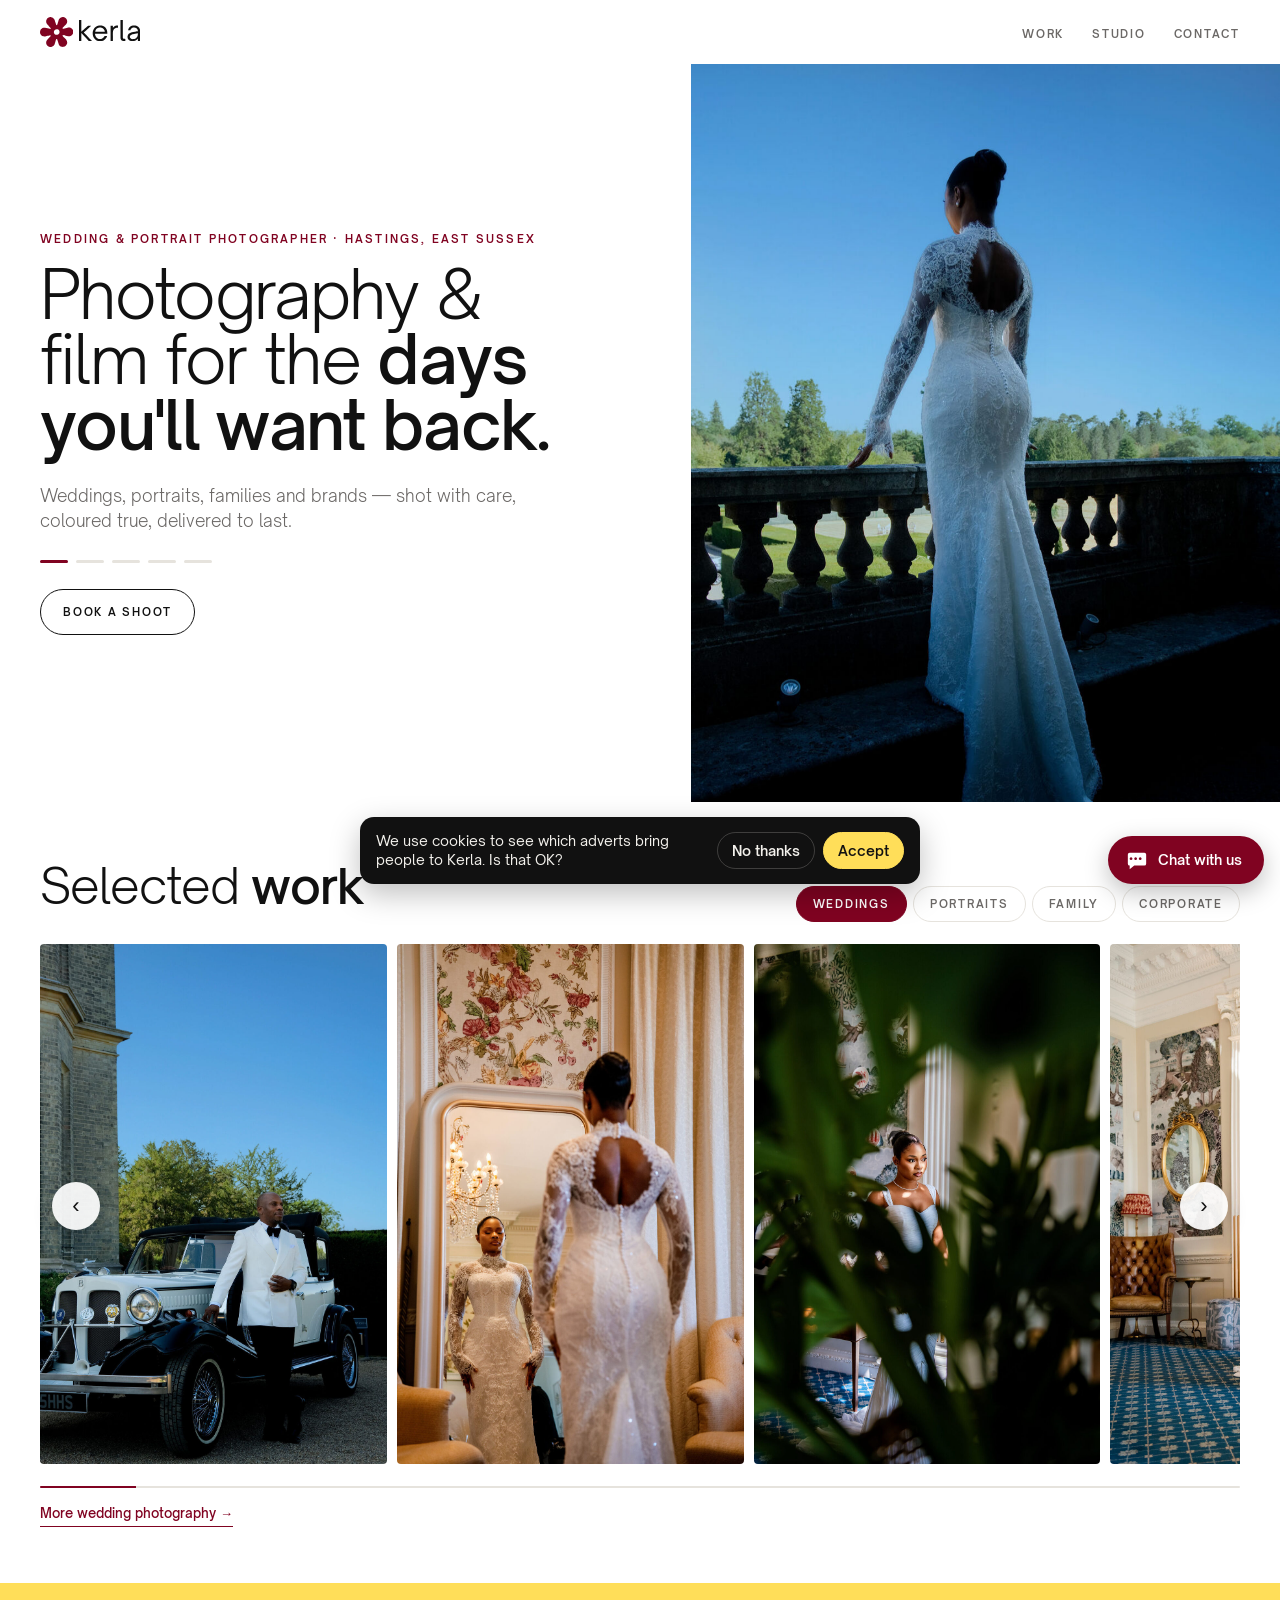
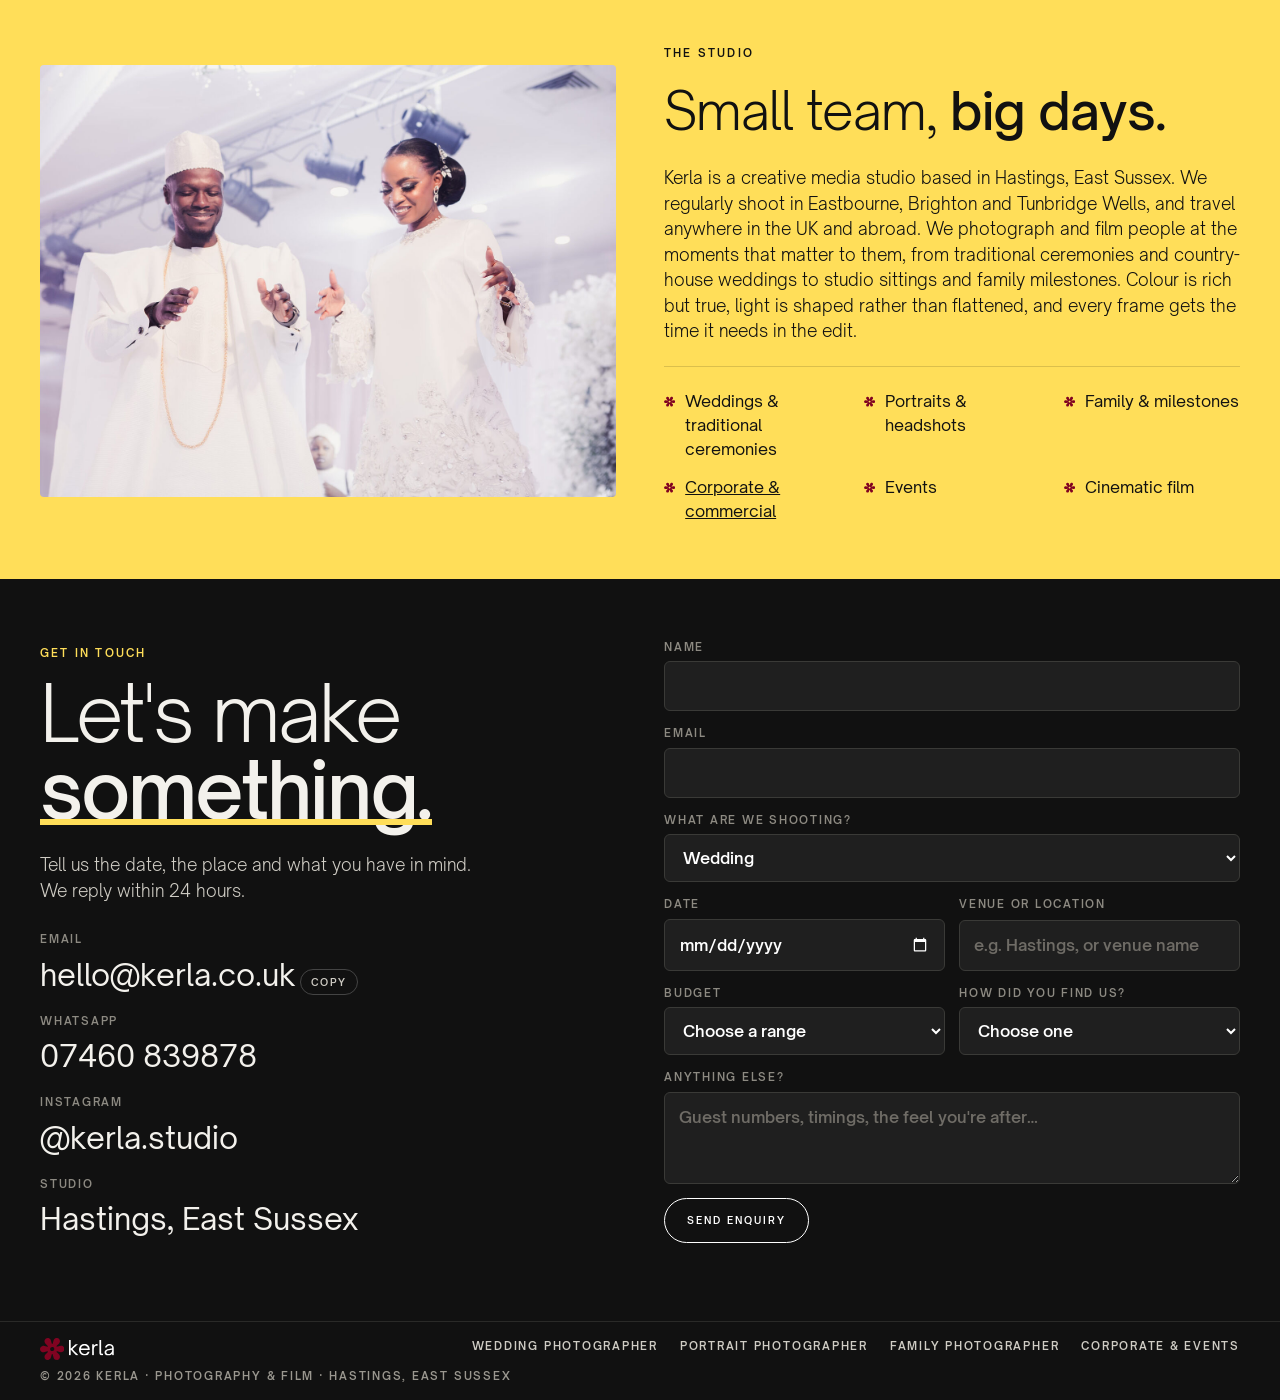
==== commit 30603619: "Corporate pricing: clear tiered prices (events, headshots, brand) based on regional market rates; ch" ====
--- a/index.html
+++ b/index.html
@@ -3,7 +3,7 @@
 <head>
 <meta charset="utf-8">
 <script src="assets/track.js?v=3"></script>
-<script src="assets/chat.js?v=3" defer></script>
+<script src="assets/chat.js?v=4" defer></script>
 <meta name="viewport" content="width=device-width,initial-scale=1,viewport-fit=cover">
 <title>Wedding &amp; Portrait Photographer in Hastings, East Sussex | Kerla</title>
 <meta name="description" content="Kerla is a photography and film studio in Hastings, East Sussex. Wedding, portrait, family and commercial photography and cinematic wedding films covering Hastings, Eastbourne, Brighton, Tunbridge Wells and anywhere in the UK.">
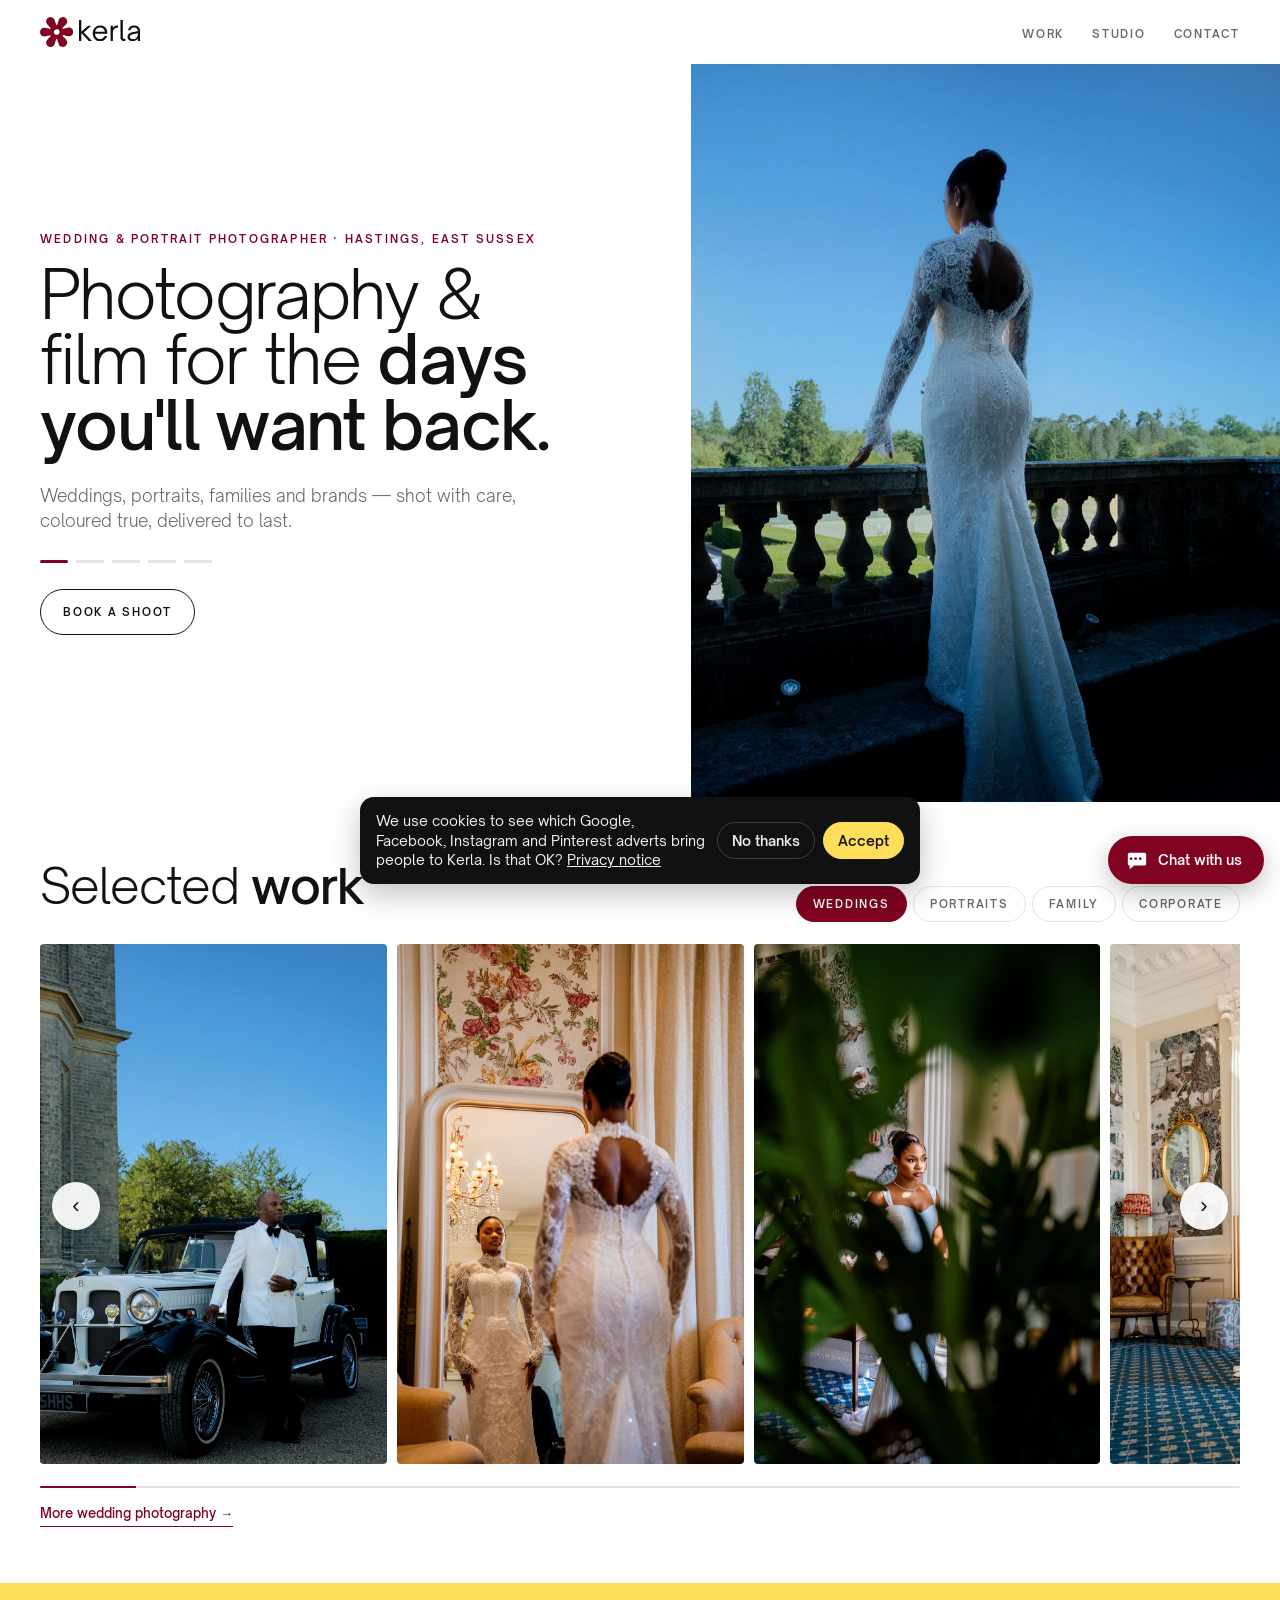
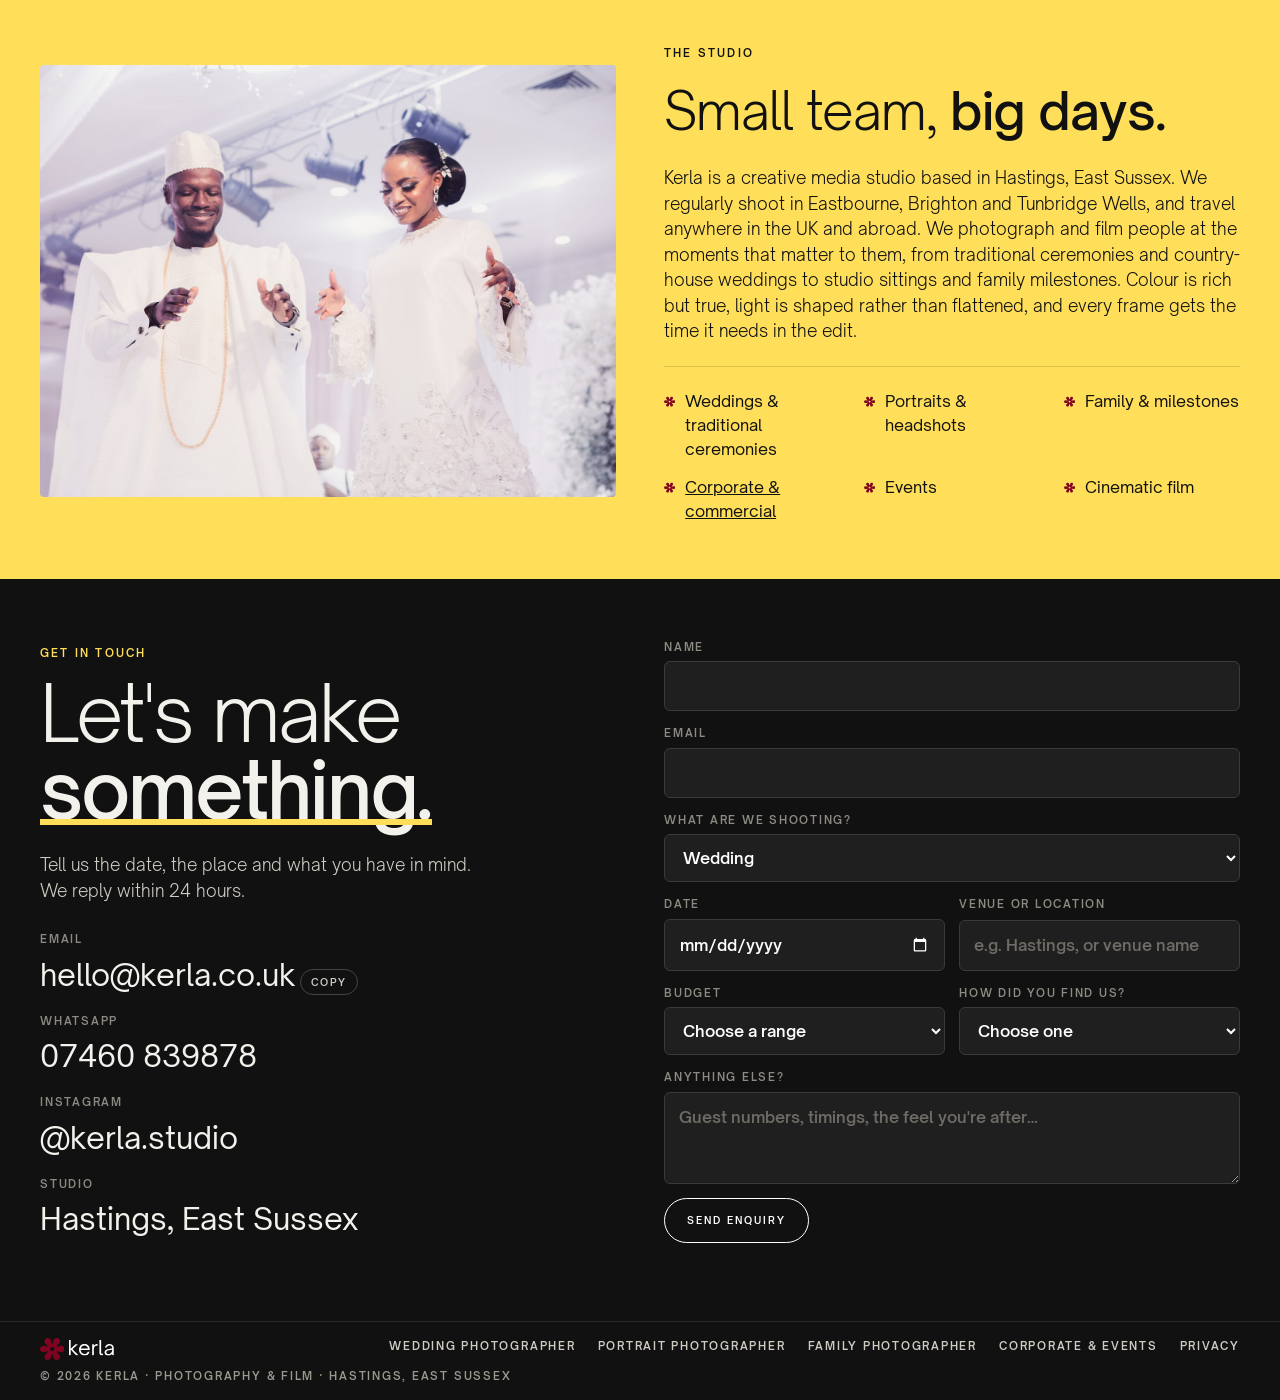
==== commit fded8b83: "Just engaged landing page, privacy notice, consent-gated Meta Pixel and Pinterest Tag hooks Co-Autho" ====
--- a/index.html
+++ b/index.html
@@ -2,8 +2,8 @@
 <html lang="en-GB">
 <head>
 <meta charset="utf-8">
-<script src="assets/track.js?v=3"></script>
-<script src="assets/chat.js?v=4" defer></script>
+<script src="assets/track.js?v=4"></script>
+<script src="assets/chat.js?v=9" defer></script>
 <meta name="viewport" content="width=device-width,initial-scale=1,viewport-fit=cover">
 <title>Wedding &amp; Portrait Photographer in Hastings, East Sussex | Kerla</title>
 <meta name="description" content="Kerla is a photography and film studio in Hastings, East Sussex. Wedding, portrait, family and commercial photography and cinematic wedding films covering Hastings, Eastbourne, Brighton, Tunbridge Wells and anywhere in the UK.">
@@ -144,7 +144,7 @@
 </main>
 
 <footer class="foot">
-  <div class="wrap"><a class="wordmark" href="#top" aria-label="Kerla home"><span class="mark"><svg class="lk-flower" aria-hidden="true"><use href="#lockup-flower"/></svg><svg class="lk-text" role="img" aria-label="kerla"><use href="#lockup-text"/></svg></span></a><nav class="foot-links" aria-label="Services"><a href="wedding-photographer-hastings/">Wedding photographer</a><a href="portrait-photographer-hastings/">Portrait photographer</a><a href="family-photographer-hastings/">Family photographer</a><a href="corporate-photographer-hastings/">Corporate &amp; events</a></nav><span>© 2026 Kerla · Photography &amp; film · Hastings, East Sussex</span></div>
+  <div class="wrap"><a class="wordmark" href="#top" aria-label="Kerla home"><span class="mark"><svg class="lk-flower" aria-hidden="true"><use href="#lockup-flower"/></svg><svg class="lk-text" role="img" aria-label="kerla"><use href="#lockup-text"/></svg></span></a><nav class="foot-links" aria-label="Services"><a href="wedding-photographer-hastings/">Wedding photographer</a><a href="portrait-photographer-hastings/">Portrait photographer</a><a href="family-photographer-hastings/">Family photographer</a><a href="corporate-photographer-hastings/">Corporate &amp; events</a><a href="privacy/">Privacy</a></nav><span>© 2026 Kerla · Photography &amp; film · Hastings, East Sussex</span></div>
 </footer>
 
 <div class="lb" id="lb" hidden role="dialog" aria-modal="true" aria-label="Image viewer">
